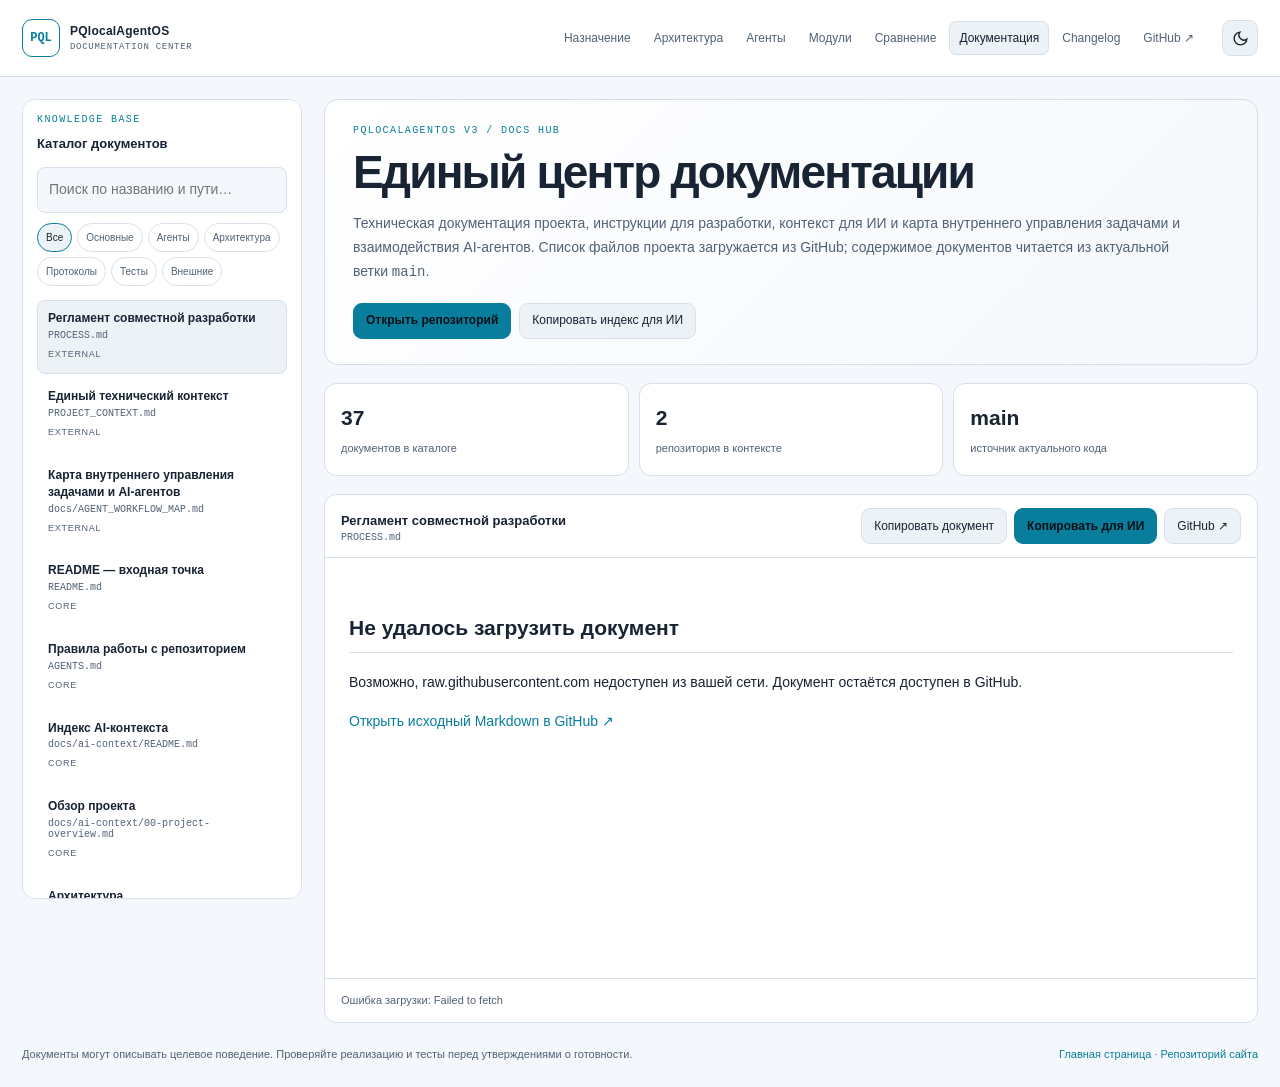
==== docontext/index.html @ e3f2b062 "Remove inline icon display style from documentation header" ====
<!DOCTYPE html>
<html lang="ru" data-theme="light">
<head>
<meta charset="UTF-8">
<meta name="viewport" content="width=device-width, initial-scale=1">
<meta name="theme-color" content="#f4f7fb">
<meta name="description" content="Единый центр документации PQlocalAgentOS v3: архитектура, модули, агенты, регламент разработки и контекст для ИИ.">
<title>Документация — PQlocalAgentOS v3</title>
<style>
:root{--bg:#f4f7fb;--panel:#fff;--panel2:#edf2f7;--text:#182333;--muted:#526276;--line:#d7e0ea;--accent:#087e9c;--green:#167b43;--mono:"JetBrains Mono",Consolas,monospace;--sans:Inter,"Segoe UI",Arial,sans-serif}
html[data-theme="dark"]{--bg:#090d13;--panel:#101720;--panel2:#151f2b;--text:#e8eef6;--muted:#a8b7c8;--line:#273444;--accent:#66d9ef;--green:#9fe3b0}
*{box-sizing:border-box}body{margin:0;background:var(--bg);color:var(--text);font:14px/1.65 var(--sans)}a{color:var(--accent);text-decoration:none}a:hover{text-decoration:underline}button,input{font:inherit}button{cursor:pointer}
.header{position:sticky;top:0;z-index:10;background:color-mix(in srgb,var(--bg) 92%,transparent);backdrop-filter:blur(16px);border-bottom:1px solid var(--line)}
.header-inner{max-width:1280px;margin:auto;padding:12px 22px;min-height:72px;display:flex;align-items:center;gap:20px}.brand{display:flex;align-items:center;gap:10px;color:var(--text);font-weight:800;white-space:nowrap}.logo{display:grid;place-items:center;width:38px;height:38px;border:1px solid var(--line);border-radius:10px;color:var(--accent);font:700 12px var(--mono)}.brand small{display:block;color:var(--muted);font:9px var(--mono);letter-spacing:.12em}.header-nav{display:flex;gap:8px;margin-left:auto;align-items:center}.header-nav a{color:var(--muted);padding:7px 10px;border-radius:7px;font-size:12px}.header-nav a:hover,.header-nav a.active{background:var(--panel2);color:var(--text);text-decoration:none}.theme{background:var(--panel);border:1px solid var(--line);border-radius:8px;color:var(--text);padding:8px 10px}
.layout{max-width:1280px;margin:auto;padding:22px;display:grid;grid-template-columns:280px minmax(0,1fr);gap:22px;align-items:start}.sidebar{position:sticky;top:80px;max-height:calc(100vh - 100px);overflow:auto;border:1px solid var(--line);border-radius:13px;background:var(--panel);padding:14px}.eyebrow{font:10px var(--mono);letter-spacing:.14em;color:var(--accent);text-transform:uppercase}.sidebar h2{font-size:13px;margin:8px 0 12px}.search{width:100%;background:var(--bg);border:1px solid var(--line);border-radius:8px;color:var(--text);padding:10px 11px;outline:none}.search:focus{border-color:var(--accent)}.filters{display:flex;flex-wrap:wrap;gap:5px;margin:10px 0 14px}.filter{border:1px solid var(--line);border-radius:99px;padding:5px 8px;background:transparent;color:var(--muted);font-size:10px}.filter.active{background:var(--panel2);border-color:var(--accent);color:var(--text)}.doc-list{display:grid;gap:4px}.doc-item{display:block;width:100%;text-align:left;padding:9px 10px;border:1px solid transparent;border-radius:8px;background:transparent;color:var(--text)}.doc-item:hover{background:var(--panel2)}.doc-item.active{background:var(--panel2);border-color:var(--line)}.doc-item strong{display:block;font-size:12px;font-weight:600;line-height:1.4}.doc-item small{display:block;margin-top:3px;color:var(--muted);font:10px var(--mono);overflow-wrap:anywhere}.doc-kind{display:inline-block;margin-top:5px;color:var(--muted);font-size:9px;text-transform:uppercase;letter-spacing:.08em}
main{min-width:0}.hero{padding:25px 28px;border:1px solid var(--line);border-radius:14px;background:linear-gradient(135deg,var(--panel),var(--bg));margin-bottom:18px}.hero h1{font-size:clamp(26px,3vw,42px);line-height:1.15;letter-spacing:-.04em;margin:9px 0 12px}.hero p{max-width:850px;color:var(--muted);margin:0}.hero-actions{display:flex;gap:8px;flex-wrap:wrap;margin-top:18px}.btn{display:inline-flex;align-items:center;justify-content:center;gap:7px;border:1px solid var(--line);border-radius:8px;padding:9px 12px;background:var(--panel2);color:var(--text);font-size:12px}.btn.primary{background:var(--accent);border-color:var(--accent);color:#071017;font-weight:700}.btn:hover{text-decoration:none;filter:brightness(1.08)}.stats{display:grid;grid-template-columns:repeat(3,minmax(0,1fr));gap:10px;margin-bottom:18px}.stat{padding:14px;border:1px solid var(--line);border-radius:10px;background:var(--panel)}.stat b{display:block;font-size:21px}.stat span{font-size:11px;color:var(--muted)}
.viewer{border:1px solid var(--line);border-radius:13px;background:var(--panel);overflow:hidden}.viewer-head{display:flex;justify-content:space-between;align-items:center;gap:12px;padding:13px 16px;border-bottom:1px solid var(--line)}.file-title{min-width:0}.file-title strong{display:block;font-size:13px}.file-title small{display:block;color:var(--muted);font:10px var(--mono);overflow-wrap:anywhere}.viewer-actions{display:flex;gap:7px;flex-wrap:wrap;justify-content:flex-end}.article{padding:24px;min-height:420px;overflow-wrap:anywhere}.article h1,.article h2,.article h3,.article h4{line-height:1.3;scroll-margin-top:90px}.article h1{font-size:28px;letter-spacing:-.03em}.article h2{display:flex;align-items:center;gap:11px;font-size:21px;margin-top:32px;padding-bottom:10px;border-bottom:1px solid var(--line)}.section-icon{display:inline-grid;place-items:center;flex:0 0 34px;width:34px;height:34px;border:1px solid var(--line);border-radius:9px;background:var(--panel2);color:var(--accent)}.section-icon svg{width:18px;height:18px;fill:none;stroke:currentColor;stroke-width:1.8;stroke-linecap:round;stroke-linejoin:round}.article h3{font-size:16px;margin-top:24px}.article p,.article li{color:var(--text);line-height:1.75}.article li{margin:4px 0}.article blockquote{border-left:3px solid var(--accent);margin:16px 0;padding:8px 14px;background:var(--panel2);color:var(--muted)}.article pre{overflow:auto;padding:15px;background:var(--bg);border:1px solid var(--line);border-radius:8px;font:12px/1.6 var(--mono)}.article code{font: .9em var(--mono);background:var(--panel2);padding:2px 4px;border-radius:4px}.article pre code{background:none;padding:0}.article table{width:100%;border-collapse:collapse;display:block;overflow:auto;margin:16px 0}.article th,.article td{border:1px solid var(--line);padding:9px;text-align:left;vertical-align:top;min-width:110px}.article th{background:var(--panel2)}.article hr{border:0;border-top:1px solid var(--line);margin:24px 0}.article img{max-width:100%}.article a{overflow-wrap:anywhere}.status{font-size:11px;color:var(--muted);padding:12px 16px;border-top:1px solid var(--line)}.empty{color:var(--muted);padding:18px;font-size:12px}.footer{max-width:1280px;margin:auto;padding:0 22px 24px;color:var(--muted);font-size:11px;display:flex;justify-content:space-between;gap:12px;flex-wrap:wrap}.toast{position:fixed;bottom:20px;left:50%;transform:translateX(-50%);background:var(--text);color:var(--bg);padding:10px 14px;border-radius:8px;opacity:0;pointer-events:none;transition:opacity .2s;z-index:20}.toast.show{opacity:1}
@media(max-width:900px){.layout{grid-template-columns:1fr;padding:14px}.sidebar{position:static;max-height:none}.doc-list{grid-template-columns:repeat(2,minmax(0,1fr))}.header-inner{padding:10px 14px;flex-wrap:wrap}.header-nav{order:3;width:100%;overflow:auto;margin:0}.header-nav a{white-space:nowrap}.stats{grid-template-columns:repeat(3,minmax(0,1fr))}.hero{padding:20px}.article{padding:18px}}@media(max-width:560px){.doc-list{grid-template-columns:1fr}.stats{grid-template-columns:1fr}.viewer-head{align-items:flex-start;flex-direction:column}.viewer-actions{justify-content:flex-start;width:100%}.btn{min-height:38px}.layout{padding:10px;gap:12px}.article{padding:14px}.hero h1{font-size:27px}.header-inner{gap:10px}.brand{flex:1}.header-nav a{font-size:11px;padding:6px 8px}}
</style>
<link rel="stylesheet" href="/landing.css?v=20261029">
</head>
<body>
<header class="site-header">
  <div class="header-inner">
    <a class="brand" href="/" aria-label="PQlocalAgentOS — главная">
      <span class="logo">PQL</span>
      <span><b>PQlocalAgentOS</b><small>DOCUMENTATION CENTER</small></span>
    </a>
    <nav class="header-nav" aria-label="Основная навигация">
      <a href="/#mission">Назначение</a>
      <a href="/#architecture">Архитектура</a>
      <a href="/#agents">Агенты</a>
      <a href="/#modules">Модули</a>
      <a href="/#compare">Сравнение</a>
      <a class="active" href="/docontext/">Документация</a>
      <a href="/#changelog">Changelog</a>
      <a href="https://github.com/alexpikman/PQlocalAgentOSv3" target="_blank" rel="noopener noreferrer">GitHub ↗</a>
    </nav>
    <div class="header-actions">
      <button class="theme-toggle" id="theme-toggle" type="button" aria-label="Переключить тему" title="Переключить тему">
        <svg id="icon-sun" width="16" height="16" viewBox="0 0 24 24" fill="none" stroke="currentColor" stroke-width="2" aria-hidden="true"><circle cx="12" cy="12" r="4"/><path d="M12 2v2M12 20v2M4.93 4.93l1.41 1.41M17.66 17.66l1.41 1.41M2 12h2M20 12h2M4.93 19.07l1.41-1.41M17.66 6.34l1.41-1.41"/></svg>
        <svg id="icon-moon" width="16" height="16" viewBox="0 0 24 24" fill="none" stroke="currentColor" stroke-width="2" aria-hidden="true"><path d="M21 12.79A9 9 0 1 1 11.21 3 7 7 0 0 0 21 12.79z"/></svg>
      </button>
    </div>
  </div>
</header>
<div class="layout">
<aside class="sidebar">
<div class="eyebrow">Knowledge base</div><h2>Каталог документов</h2>
<input class="search" id="search" type="search" placeholder="Поиск по названию и пути…" aria-label="Поиск по документации">
<div class="filters" id="filters"><button class="filter active" data-category="all">Все</button><button class="filter" data-category="core">Основные</button><button class="filter" data-category="agents">Агенты</button><button class="filter" data-category="architecture">Архитектура</button><button class="filter" data-category="protocols">Протоколы</button><button class="filter" data-category="tests">Тесты</button><button class="filter" data-category="external">Внешние</button></div>
<div class="doc-list" id="doc-list"><p class="empty">Загрузка каталога из GitHub…</p></div>
</aside>
<main>
<section class="hero">
<div class="eyebrow">PQlocalAgentOS v3 / docs hub</div>
<h1>Единый центр документации</h1>
<p>Техническая документация проекта, инструкции для разработки, контекст для ИИ и карта внутреннего управления задачами и взаимодействия AI-агентов. Список файлов проекта загружается из GitHub; содержимое документов читается из актуальной ветки <code>main</code>.</p>
<div class="hero-actions"><a class="btn primary" href="https://github.com/alexpikman/PQlocalAgentOSv3" target="_blank" rel="noopener noreferrer">Открыть репозиторий</a><button class="btn" id="copy-index" type="button">Копировать индекс для ИИ</button></div>
</section>
<div class="stats"><div class="stat"><b id="doc-count">—</b><span>документов в каталоге</span></div><div class="stat"><b>2</b><span>репозитория в контексте</span></div><div class="stat"><b>main</b><span>источник актуального кода</span></div></div>
<section class="viewer" aria-label="Просмотр документа">
<div class="viewer-head"><div class="file-title"><strong id="current-title">Выберите документ</strong><small id="current-path">—</small></div><div class="viewer-actions"><button class="btn" id="copy-doc" type="button">Копировать документ</button><button class="btn primary" id="copy-prompt" type="button">Копировать для ИИ</button><a class="btn" id="github-link" href="https://github.com/alexpikman/PQlocalAgentOSv3" target="_blank" rel="noopener noreferrer">GitHub ↗</a></div></div>
<article class="article" id="article" aria-live="polite"><p class="empty">Выберите документ слева. Поиск и фильтры работают по всем найденным файлам.</p></article>
<div class="status" id="status">Ожидание загрузки каталога…</div>
</section>
</main>
</div>
<footer class="footer"><span>Документы могут описывать целевое поведение. Проверяйте реализацию и тесты перед утверждениями о готовности.</span><span><a href="/">Главная страница</a> · <a href="https://github.com/alexpikman/ai.pqnet.ru" target="_blank" rel="noopener noreferrer">Репозиторий сайта</a></span></footer>
<div class="toast" id="toast" role="status" aria-live="polite"></div>
<script>
(() => {
'use strict';
const OWNER='alexpikman', REPO='PQlocalAgentOSv3', BRANCH='main';
const RAW='https://raw.githubusercontent.com/'+OWNER+'/'+REPO+'/'+BRANCH+'/';
const API='https://api.github.com/repos/'+OWNER+'/'+REPO;
const external=[
 {path:'PROCESS.md',title:'Регламент совместной разработки',category:'external',url:RAW+'PROCESS.md',repo:REPO},
 {path:'PROJECT_CONTEXT.md',title:'Единый технический контекст',category:'external',url:RAW+'PROJECT_CONTEXT.md',repo:REPO},
 {path:'docs/AGENT_WORKFLOW_MAP.md',title:'Карта внутреннего управления задачами и AI-агентов',category:'external',url:RAW+'docs/AGENT_WORKFLOW_MAP.md',repo:REPO},
 {path:'SITE: ai.pqnet.ru',title:'Главная страница проекта',category:'external',url:'https://ai.pqnet.ru/',external:true},
 {path:'REPO: main commits',title:'История изменений основного проекта',category:'external',url:'https://github.com/alexpikman/PQlocalAgentOSv3/commits/main/',external:true},
 {path:'REPO: website commits',title:'История изменений сайта',category:'external',url:'https://github.com/alexpikman/ai.pqnet.ru/commits/main/',external:true},
 {path:'SITE REPOSITORY',title:'Репозиторий сайта и публикации',category:'external',url:'https://github.com/alexpikman/ai.pqnet.ru',external:true}
];
const fallback=[
 {path:'README.md',category:'core'},{path:'AGENTS.md',category:'core'},
 {path:'docs/ai-context/README.md',category:'core'},{path:'docs/ai-context/00-project-overview.md',category:'core'},
 {path:'docs/ai-context/01-architecture.md',category:'architecture'},{path:'docs/ai-context/02-tech-stack.md',category:'architecture'},
 {path:'docs/ai-context/03-glossary.md',category:'core'},{path:'docs/MODULE_ARCHITECTURE.md',category:'architecture'},
 {path:'docs/ARCHITECTURE_AND_V2_MIGRATION.md',category:'architecture'},{path:'docs/INTERFACE_AND_MENU.md',category:'architecture'},
 ...['MANAGER','ANALYST','ARCHITECT','DESIGNER','CODER','TESTER','DEVOPS','COPYWRITER'].map(n=>({path:'agents/templates/'+n+'.md',category:'agents'})),
 ...['agent-runtime','agent-tools','chat-events','conversation-store','frontend-app','frontend-chat','provider-adapter','server-api'].map(n=>({path:'docs/ai-context/modules/'+n+'.md',category:'architecture'})),
 ...['new-event','new-module','new-tool'].map(n=>({path:'docs/ai-context/protocols/'+n+'.md',category:'protocols'})),
 {path:'docs/ai-context/tests/test-map.md',category:'tests'}
];
let docs=[],selected=null,selectedMarkdown='',activeCategory='all';
const $=id=>document.getElementById(id);
const esc=s=>String(s??'').replace(/&/g,'&amp;').replace(/</g,'&lt;').replace(/>/g,'&gt;').replace(/"/g,'&quot;').replace(/'/g,'&#39;');
const basename=p=>p.split('/').pop();
function categoryFor(path){if(path.startsWith('agents/templates/'))return 'agents';if(path.includes('/protocols/'))return 'protocols';if(path.includes('/tests/'))return 'tests';if(path.includes('architecture')||path.includes('MODULE_ARCHITECTURE')||path.includes('/modules/'))return 'architecture';return 'core'}
function titleFor(path){const map={'README.md':'README — входная точка','AGENTS.md':'Правила работы с репозиторием','PROCESS.md':'Регламент совместной разработки','PROJECT_CONTEXT.md':'Единый технический контекст','docs/AGENT_WORKFLOW_MAP.md':'Карта управления задачами и взаимодействия AI-агентов','docs/ai-context/README.md':'Индекс AI-контекста','docs/ai-context/00-project-overview.md':'Обзор проекта','docs/ai-context/01-architecture.md':'Архитектура','docs/ai-context/02-tech-stack.md':'Технологический стек','docs/ai-context/03-glossary.md':'Глоссарий','docs/MODULE_ARCHITECTURE.md':'Архитектура модулей','docs/ARCHITECTURE_AND_V2_MIGRATION.md':'Архитектура и миграция','docs/INTERFACE_AND_MENU.md':'Интерфейс и меню'};if(map[path])return map[path];return basename(path).replace(/\.md$/i,'').replace(/[-_]/g,' ')}
function inline(s){let x=esc(s);x=x.replace(/\[([^\]]+)\]\((https?:\/\/[^\s)]+)\)/g,'<a href="$2" target="_blank" rel="noopener noreferrer">$1</a>');x=x.replace(/\*\*([^*]+)\*\*/g,'<strong>$1</strong>').replace(/\*([^*]+)\*/g,'<em>$1</em>').replace(/`([^`]+)`/g,'<code>$1</code>');return x}
const sectionIconPaths=[
'M4 4h16v16H4z M8 8h8 M8 12h8 M8 16h5',
'M12 3l8 4v5c0 5-3.5 8-8 9-4.5-1-8-4-8-9V7z M8 12l2.5 2.5L16 9',
'M4 5h16v14H4z M8 9h8 M8 13h5 M8 17h7',
'M12 3v18 M3 12h18 M5.6 5.6l12.8 12.8 M18.4 5.6L5.6 18.4',
'M4 4h16v16H4z M8 8h8v8H8z',
'M5 4h14v16H5z M8 8h8 M8 12h8 M8 16h4',
'M12 3l9 5-9 5-9-5z M3 12l9 5 9-5 M3 16l9 5 9-5',
'M4 6h16 M4 12h16 M4 18h10 M7 3v6 M17 9v6',
'M5 4h14v16H5z M8 8h8 M8 12h5 M8 16h8',
'M4 5h16v14H4z M8 9h8 M8 13h8 M8 17h4',
'M12 3v18 M3 12h18 M7 7l10 10 M17 7L7 17',
'M5 3h14v18H5z M8 7h8 M8 11h8 M8 15h5',
'M12 2l3 7 7 3-7 3-3 7-3-7-7-3 7-3z',
'M4 4h16v16H4z M4 9h16 M9 9v11',
'M3 6h18 M6 3v6 M18 3v6 M5 10h14v11H5z',
'M12 3v18 M3 12h18 M8 8l8 8 M16 8l-8 8',
'M4 5h16v14H4z M8 9h8 M8 13h8 M8 17h5',
'M12 3a9 9 0 1 0 9 9 M12 7v5l4 2'
];
function sectionIcon(index){const path=sectionIconPaths[index%sectionIconPaths.length];return '<span class="section-icon" aria-hidden="true"><svg viewBox="0 0 24 24"><path d="'+path+'"/></svg></span>'}
function markdown(md){
 const lines=String(md||'').replace(/\r/g,'').split('\n');let out=[],p=[],list=[],listType='',code=[],inCode=false,table=false;
 const fp=()=>{if(p.length){out.push('<p>'+inline(p.join(' '))+'</p>');p=[]}};
 const fl=()=>{if(list.length){out.push('<'+listType+'>'+list.map(x=>'<li>'+inline(x)+'</li>').join('')+'</'+listType+'>');list=[];listType=''}};
 const fa=()=>{fp();fl()};
 for(let i=0;i<lines.length;i++){const line=lines[i];
 if(line.startsWith('```')){fa();if(!inCode){inCode=true;code=[]}else{out.push('<pre><code>'+esc(code.join('\n'))+'</code></pre>');inCode=false;code=[]}continue}
 if(inCode){code.push(line);continue}
 const hm=line.match(/^(#{1,4})\s+(.+)$/);if(hm){fa();const level=hm[1].length,raw=hm[2],numbered=raw.match(/^(\d+)\.\s+(.+)$/);if(level===2&&numbered){out.push('<h2>'+sectionIcon(Number(numbered[1])-1)+'<span>'+inline(numbered[2])+'</span></h2>')}else{out.push('<h'+level+'>'+inline(raw)+'</h'+level+'>')}continue}
 if(!line.trim()){fa();continue}
 if(line.startsWith('|')&&i+1<lines.length&&/^\|?\s*:?-{3,}/.test(lines[i+1])){fa();const rows=[line];i++;while(i+1<lines.length&&lines[i+1].trim().startsWith('|'))rows.push(lines[++i]);const cells=r=>r.trim().replace(/^\|/,'').replace(/\|$/,'').split('|').map(v=>v.trim());out.push('<table><thead><tr>'+cells(rows[0]).map(c=>'<th>'+inline(c)+'</th>').join('')+'</tr></thead><tbody>'+rows.slice(2).map(r=>'<tr>'+cells(r).map(c=>'<td>'+inline(c)+'</td>').join('')+'</tr>').join('')+'</tbody></table>');continue}
 if(line.startsWith('> ')){fa();out.push('<blockquote>'+inline(line.slice(2))+'</blockquote>');continue}
 if(/^\s*[-*]\s+/.test(line)||/^\s*\d+\.\s+/.test(line)){fp();const type=/^\s*[-*]\s+/.test(line)?'ul':'ol';if(list.length&&type!==listType)fl();listType=type;list.push(line.replace(/^\s*(?:[-*]|\d+\.)\s+/,'').trim());continue}
 if(/^---+$/.test(line.trim())){fa();out.push('<hr>');continue}
 p.push(line.trim())
 }
 fa();if(inCode)out.push('<pre><code>'+esc(code.join('\n'))+'</code></pre>');
 return out.join('\n')
}
function renderList(){
 const q=$('search').value.trim().toLowerCase();
 const filtered=docs.filter(d=>(activeCategory==='all'||d.category===activeCategory)&&(!q||(d.title+' '+d.path+' '+d.category).toLowerCase().includes(q)));
 const list=$('doc-list');list.replaceChildren();
 if(!filtered.length){list.innerHTML='<p class="empty">Ничего не найдено. Измените поисковый запрос или категорию.</p>';return}
 filtered.forEach(d=>{const b=document.createElement('button');b.className='doc-item'+(selected&&selected.path===d.path?' active':'');b.type='button';b.innerHTML='<strong>'+esc(d.title)+'</strong><small>'+esc(d.path)+'</small><span class="doc-kind">'+esc(d.external?'Внешний ресурс':d.category)+'</span>';b.addEventListener('click',()=>openDoc(d));list.appendChild(b)})
}
function showStatus(s){$('status').textContent=s}
async function openDoc(d){
 selected=d;selectedMarkdown='';renderList();$('current-title').textContent=d.title;$('current-path').textContent=d.path;
 $('github-link').href=d.external?d.url:'https://github.com/'+OWNER+'/'+REPO+'/blob/'+BRANCH+'/'+d.path;
 if(d.external){$('article').innerHTML='<h1>'+esc(d.title)+'</h1><p>Это внешний ресурс, открываемый отдельно.</p><p><a href="'+esc(d.url)+'" target="_blank" rel="noopener noreferrer">Открыть ресурс ↗</a></p>';showStatus('Внешняя ссылка · содержимое не загружается в просмотрщик');return}
 $('article').innerHTML='<p class="empty">Загрузка документа из GitHub…</p>';showStatus('Запрашиваем актуальный файл из main…');
 try{const res=await fetch(d.url||RAW+d.path,{cache:'no-store'});if(!res.ok)throw new Error('HTTP '+res.status);selectedMarkdown=await res.text();$('article').innerHTML=markdown(selectedMarkdown);showStatus('Загружено из '+REPO+' / '+BRANCH+' · '+selectedMarkdown.length.toLocaleString('ru-RU')+' символов')}
 catch(e){$('article').innerHTML='<h2>Не удалось загрузить документ</h2><p>Возможно, raw.githubusercontent.com недоступен из вашей сети. Документ остаётся доступен в GitHub.</p><p><a href="'+esc('https://github.com/'+OWNER+'/'+REPO+'/blob/'+BRANCH+'/'+d.path)+'" target="_blank" rel="noopener noreferrer">Открыть исходный Markdown в GitHub ↗</a></p>';showStatus('Ошибка загрузки: '+e.message)}
}
async function loadDocs(){
 try{
 const res=await fetch(API+'/git/trees/'+BRANCH+'?recursive=1',{headers:{Accept:'application/vnd.github+json'},cache:'no-store'});
 if(!res.ok)throw new Error('GitHub API '+res.status);const data=await res.json();
 const files=(data.tree||[]).filter(x=>x.type==='blob'&&/\.md$/i.test(x.path)&&!x.path.startsWith('.github/')).map(x=>({path:x.path,title:titleFor(x.path),category:categoryFor(x.path),url:RAW+x.path}));
 const byPath=new Map(files.map(d=>[d.path,d]));fallback.forEach(f=>{if(!byPath.has(f.path))byPath.set(f.path,{...f,title:titleFor(f.path),url:RAW+f.path})});
 const inside=[...byPath.values()].sort((a,b)=>a.path.localeCompare(b.path));
 const ext=external.map(d=>({...d,title:d.title,category:'external'}));
 docs=[...ext.slice(0,3).map(d=>({...d,external:false,url:RAW+d.path})),...inside.filter(d=>!['PROCESS.md','PROJECT_CONTEXT.md','docs/AGENT_WORKFLOW_MAP.md'].includes(d.path)),...ext.slice(3)];
 docs.sort((a,b)=>{const rank=d=>d.path==='PROCESS.md'?0:d.path==='PROJECT_CONTEXT.md'?1:d.path==='docs/AGENT_WORKFLOW_MAP.md'?2:d.category==='core'?3:d.category==='agents'?4:d.category==='architecture'?5:d.category==='protocols'?6:d.category==='tests'?7:8;return rank(a)-rank(b)||a.title.localeCompare(b.title,'ru')});
 $('doc-count').textContent=docs.length;renderList();showStatus('Каталог загружен из GitHub · '+inside.length+' Markdown-файлов в основном репозитории');
 const initial=docs.find(d=>d.path==='docs/AGENT_WORKFLOW_MAP.md')||docs[0];if(initial)openDoc(initial)
 }catch(e){
 docs=[...external.slice(0,3).map(d=>({...d,external:false,url:RAW+d.path})),...fallback.map(f=>({...f,title:titleFor(f.path),url:RAW+f.path})),...external.slice(3)];$('doc-count').textContent=docs.length;renderList();showStatus('GitHub API недоступен — показан резервный список. '+e.message);if(docs[0])openDoc(docs[0])
 }
}
$('search').addEventListener('input',renderList);
$('filters').addEventListener('click',e=>{const b=e.target.closest('[data-category]');if(!b)return;activeCategory=b.dataset.category;$('filters').querySelectorAll('.filter').forEach(x=>x.classList.toggle('active',x===b));renderList()});
async function copyText(textValue,msg){try{await navigator.clipboard.writeText(textValue);toast(msg)}catch(_){toast('Буфер обмена недоступен. Разрешите копирование в браузере.')}}
function toast(msg){$('toast').textContent=msg;$('toast').classList.add('show');setTimeout(()=>$('toast').classList.remove('show'),2300)}
$('copy-doc').addEventListener('click',()=>{if(selectedMarkdown)copyText(selectedMarkdown,'Документ скопирован');else toast('У этого ресурса нет загруженного текста')});
$('copy-prompt').addEventListener('click',()=>{if(!selected)return;const url=selected.external?selected.url:'https://github.com/'+OWNER+'/'+REPO+'/blob/'+BRANCH+'/'+selected.path;const prompt='Прочитай документ: '+url+'\nЕдиный центр документации: https://ai.pqnet.ru/docontext/\nРегламент внешней разработки: https://github.com/alexpikman/PQlocalAgentOSv3/blob/main/PROCESS.md\nСверяй описание с актуальным кодом и тестами в main. Отличай документированные правила от подтверждённой реализации. Не заявляй о проверках, которые фактически не выполнялись. Пользователь является каналом взаимодействия между DeepSeek и ChatGPT.';copyText(prompt,'Инструкция для ИИ скопирована')});
$('copy-index').addEventListener('click',()=>{const lines=docs.filter(d=>!d.external).map(d=>'- '+d.title+': https://github.com/'+OWNER+'/'+REPO+'/blob/'+BRANCH+'/'+d.path);const prompt='Единый центр документации PQlocalAgentOS v3: https://ai.pqnet.ru/docontext/\nРепозиторий: https://github.com/'+OWNER+'/'+REPO+' (ветка main).\nСначала прочитай PROCESS.md, PROJECT_CONTEXT.md и docs/AGENT_WORKFLOW_MAP.md. Затем выбери релевантные документы из каталога ниже. Сверяй утверждения с кодом и тестами; отмечай неподтверждённое.\n\nКАТАЛОГ ДОКУМЕНТОВ:\n'+lines.join('\n');copyText(prompt,'Индекс документации скопирован для ИИ')});
const themeRoot=document.documentElement, sun=$('icon-sun'), moon=$('icon-moon');
function applyTheme(theme){themeRoot.dataset.theme=theme;sun.style.display=theme==='light'?'none':'block';moon.style.display=theme==='light'?'block':'none';try{localStorage.setItem('pqnet-theme',theme)}catch(_){}}
let savedTheme='light';try{savedTheme=localStorage.getItem('pqnet-theme')||'light'}catch(_){}
applyTheme(savedTheme);
$('theme-toggle').addEventListener('click',()=>applyTheme(themeRoot.dataset.theme==='dark'?'light':'dark'));
loadDocs();
})();
</script>
</body>
</html>
---- landing.css ----
/* Shared design system for ai.pqnet.ru pages.
   Page-specific content/layout remains in each page; shared chrome lives here. */
:root {
  --site-font: "Segoe UI", Arial, sans-serif;
  --site-mono: Consolas, "Courier New", monospace;
  --site-content-width: 1280px;
  --site-header-height: 76px;
  --site-nav-size: 12px;
  --site-radius: 9px;
}
html { scroll-padding-top: calc(var(--site-header-height) + 16px); }
body, button, input, select, textarea {
  font-family: var(--site-font);
}
.site-header, .header {
  position: sticky;
  top: 0;
  z-index: 100;
  width: 100%;
  border-bottom: 1px solid var(--line);
  background: var(--panel);
  -webkit-backdrop-filter: blur(12px);
  backdrop-filter: blur(12px);
}
.header-inner {
  width: min(100%, var(--site-content-width));
  min-height: var(--site-header-height);
  margin-inline: auto;
  padding: 12px 22px;
  display: flex;
  align-items: center;
  justify-content: space-between;
  gap: 18px;
}
.brand {
  display: inline-flex;
  flex: 0 0 auto;
  align-items: center;
  gap: 10px;
  min-width: 0;
  color: var(--text);
  text-decoration: none;
}
.brand:hover { color: var(--text); text-decoration: none; }
.brand b { display: block; color: var(--text); font-size: 12px; font-weight: 750; letter-spacing: .02em; }
.brand small { display: block; color: var(--muted); font: 9px/1.5 var(--site-mono); letter-spacing: .08em; }
.logo {
  display: grid;
  flex: 0 0 38px;
  width: 38px;
  height: 38px;
  place-items: center;
  border: 1px solid var(--accent);
  border-radius: 10px;
  color: var(--accent);
  font: 700 12px var(--site-mono);
}
.logo-small { flex-basis: 32px; width: 32px; height: 32px; font-size: 11px; }
.header-nav {
  display: flex;
  flex: 1 1 auto;
  min-width: 0;
  align-items: center;
  justify-content: flex-end;
  gap: 3px;
  margin-left: auto;
}
.header-nav a {
  display: inline-flex;
  flex: 0 0 auto;
  align-items: center;
  min-height: 34px;
  padding: 7px 9px;
  border: 1px solid transparent;
  border-radius: 7px;
  color: var(--muted);
  font-size: var(--site-nav-size);
  line-height: 1.25;
  white-space: nowrap;
  text-decoration: none;
  transition: color .15s ease, background .15s ease, border-color .15s ease;
}
.header-nav a:hover, .header-nav a.active {
  color: var(--text);
  background: var(--panel2);
  border-color: var(--line);
  text-decoration: none;
}
.header-nav a:focus-visible, .theme-toggle:focus-visible, .btn:focus-visible {
  outline: 2px solid var(--accent);
  outline-offset: 2px;
}
.header-actions { display: flex; flex: 0 0 auto; align-items: center; gap: 8px; }
.theme-toggle, .theme {
  display: inline-grid;
  flex: 0 0 36px;
  width: 36px;
  height: 36px;
  place-items: center;
  padding: 0;
  border: 1px solid var(--line);
  border-radius: var(--site-radius);
  background: var(--panel2);
  color: var(--text);
}
.theme-toggle:hover, .theme:hover { border-color: var(--accent); background: var(--accent-soft); }
.theme-toggle svg { width: 17px; height: 17px; }
.btn {
  display: inline-flex;
  align-items: center;
  justify-content: center;
  gap: 7px;
  min-height: 36px;
  padding: 8px 12px;
  border: 1px solid var(--line);
  border-radius: var(--site-radius);
  background: var(--panel2);
  color: var(--text);
  font-size: 12px;
  line-height: 1.3;
  text-decoration: none;
  transition: background .15s ease, border-color .15s ease, color .15s ease;
}
.btn:hover { border-color: var(--accent); text-decoration: none; }
.btn:disabled, .btn[aria-disabled="true"] { opacity: .55; cursor: not-allowed; }
h1, h2, h3 { color: var(--text); text-wrap: pretty; }
button:focus-visible, input:focus-visible, select:focus-visible, textarea:focus-visible {
  outline: 2px solid var(--accent);
  outline-offset: 2px;
}
.nav-icon { display: inline-flex; width: 20px; height: 20px; flex: 0 0 20px; align-items: center; justify-content: center; margin-right: 8px; color: inherit; vertical-align: middle; }
.nav-icon svg { display: block; width: 18px; height: 18px; }
.side-nav a { display: flex; align-items: center; min-height: 36px; }
.side-nav a .nav-icon { margin-right: 9px; }
.terminal-dot.dot-red { background: #ff6b6b; }
.terminal-dot.dot-amber { background: #ffbd69; }
.terminal-dot.dot-green { background: #8be5a5; }
@media (max-width: 1100px) {
  .header-inner { gap: 12px; }
  .header-nav { justify-content: flex-start; overflow-x: auto; scrollbar-width: thin; }
  .header-nav a { padding-inline: 7px; font-size: 11px; }
}
@media (max-width: 760px) {
  .header-inner { min-height: auto; flex-wrap: wrap; gap: 8px 12px; padding: 10px 16px; }
  .brand { flex: 1 1 calc(100% - 52px); }
  .header-actions { margin-left: auto; }
  .header-nav { order: 3; flex: 1 0 100%; width: 100%; margin: 0; padding-bottom: 2px; justify-content: flex-start; }
  .header-nav a { min-height: 32px; }
}
@media (max-width: 380px) {
  .header-inner { padding-inline: 12px; }
  .brand b { font-size: 11px; }
  .brand small { font-size: 8px; }
  .header-nav a { padding-inline: 6px; font-size: 10px; }
}
@media (prefers-reduced-motion: reduce) {
  *, *::before, *::after { scroll-behavior: auto !important; transition-duration: .01ms !important; animation-duration: .01ms !important; }
}

/* Shared typography and component sizing. */
body { font-size: 14px; line-height: 1.7; }
.hero h1 { font-size: clamp(30px, 4vw, 46px); line-height: 1.14; letter-spacing: -.04em; font-weight: 750; margin: 10px 0 14px; }
section > h2 { font-size: clamp(23px, 2.6vw, 30px); line-height: 1.25; font-weight: 700; letter-spacing: -.03em; margin: 10px 0 14px; }
section > h3 { font-size: 16px; line-height: 1.4; font-weight: 650; }
.card, .stat, .metric-card, .docs-sidebar, .docs-content, .viewer {
  border-radius: 12px;
}
.card, .stat, .metric-card { padding: 16px; }
.theme-toggle #icon-moon { display: none; }
.u-mt-lg { margin-top: 20px !important; }
.u-mt-md { margin-top: 16px !important; }
.u-mt-0 { margin-top: 0 !important; }
.u-small-note { margin-top: 10px; font-size: 11px; }
.u-small-text { font-size: 11px; }
.mono-link { font: 10px var(--site-mono); }
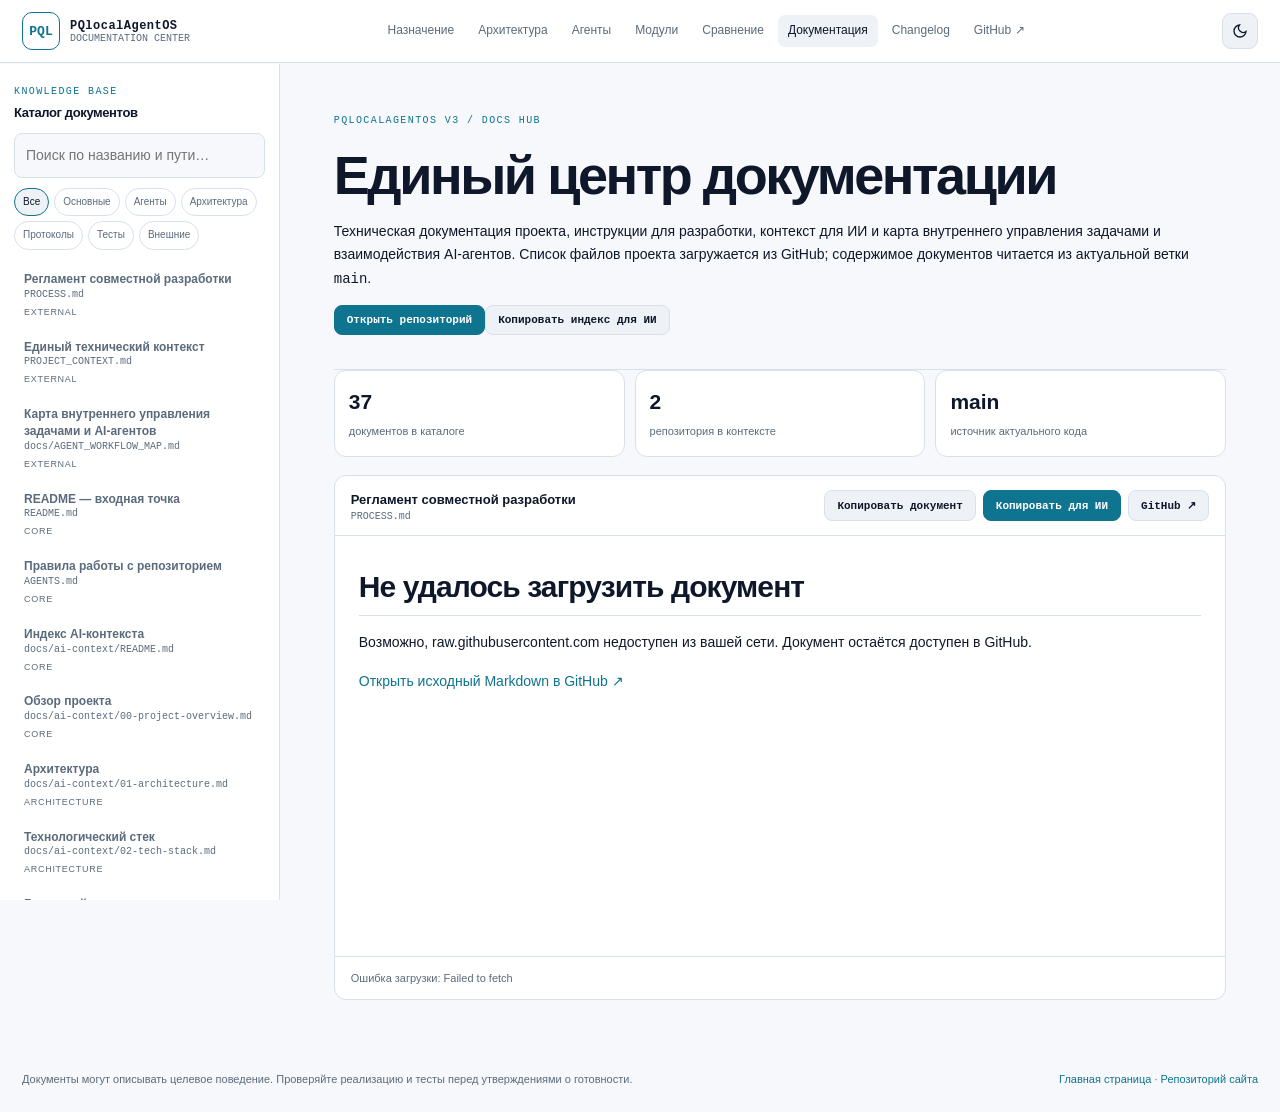
==== commit 90bfff63: "Use homepage design tokens and shared layout styles" ====
--- a/docontext/index.html
+++ b/docontext/index.html
@@ -7,15 +7,11 @@
 <meta name="description" content="Единый центр документации PQlocalAgentOS v3: архитектура, модули, агенты, регламент разработки и контекст для ИИ.">
 <title>Документация — PQlocalAgentOS v3</title>
 <style>
-:root{--bg:#f4f7fb;--panel:#fff;--panel2:#edf2f7;--text:#182333;--muted:#526276;--line:#d7e0ea;--accent:#087e9c;--green:#167b43;--mono:"JetBrains Mono",Consolas,monospace;--sans:Inter,"Segoe UI",Arial,sans-serif}
-html[data-theme="dark"]{--bg:#090d13;--panel:#101720;--panel2:#151f2b;--text:#e8eef6;--muted:#a8b7c8;--line:#273444;--accent:#66d9ef;--green:#9fe3b0}
-*{box-sizing:border-box}body{margin:0;background:var(--bg);color:var(--text);font:14px/1.65 var(--sans)}a{color:var(--accent);text-decoration:none}a:hover{text-decoration:underline}button,input{font:inherit}button{cursor:pointer}
-.header{position:sticky;top:0;z-index:10;background:color-mix(in srgb,var(--bg) 92%,transparent);backdrop-filter:blur(16px);border-bottom:1px solid var(--line)}
-.header-inner{max-width:1280px;margin:auto;padding:12px 22px;min-height:72px;display:flex;align-items:center;gap:20px}.brand{display:flex;align-items:center;gap:10px;color:var(--text);font-weight:800;white-space:nowrap}.logo{display:grid;place-items:center;width:38px;height:38px;border:1px solid var(--line);border-radius:10px;color:var(--accent);font:700 12px var(--mono)}.brand small{display:block;color:var(--muted);font:9px var(--mono);letter-spacing:.12em}.header-nav{display:flex;gap:8px;margin-left:auto;align-items:center}.header-nav a{color:var(--muted);padding:7px 10px;border-radius:7px;font-size:12px}.header-nav a:hover,.header-nav a.active{background:var(--panel2);color:var(--text);text-decoration:none}.theme{background:var(--panel);border:1px solid var(--line);border-radius:8px;color:var(--text);padding:8px 10px}
-.layout{max-width:1280px;margin:auto;padding:22px;display:grid;grid-template-columns:280px minmax(0,1fr);gap:22px;align-items:start}.sidebar{position:sticky;top:80px;max-height:calc(100vh - 100px);overflow:auto;border:1px solid var(--line);border-radius:13px;background:var(--panel);padding:14px}.eyebrow{font:10px var(--mono);letter-spacing:.14em;color:var(--accent);text-transform:uppercase}.sidebar h2{font-size:13px;margin:8px 0 12px}.search{width:100%;background:var(--bg);border:1px solid var(--line);border-radius:8px;color:var(--text);padding:10px 11px;outline:none}.search:focus{border-color:var(--accent)}.filters{display:flex;flex-wrap:wrap;gap:5px;margin:10px 0 14px}.filter{border:1px solid var(--line);border-radius:99px;padding:5px 8px;background:transparent;color:var(--muted);font-size:10px}.filter.active{background:var(--panel2);border-color:var(--accent);color:var(--text)}.doc-list{display:grid;gap:4px}.doc-item{display:block;width:100%;text-align:left;padding:9px 10px;border:1px solid transparent;border-radius:8px;background:transparent;color:var(--text)}.doc-item:hover{background:var(--panel2)}.doc-item.active{background:var(--panel2);border-color:var(--line)}.doc-item strong{display:block;font-size:12px;font-weight:600;line-height:1.4}.doc-item small{display:block;margin-top:3px;color:var(--muted);font:10px var(--mono);overflow-wrap:anywhere}.doc-kind{display:inline-block;margin-top:5px;color:var(--muted);font-size:9px;text-transform:uppercase;letter-spacing:.08em}
-main{min-width:0}.hero{padding:25px 28px;border:1px solid var(--line);border-radius:14px;background:linear-gradient(135deg,var(--panel),var(--bg));margin-bottom:18px}.hero h1{font-size:clamp(26px,3vw,42px);line-height:1.15;letter-spacing:-.04em;margin:9px 0 12px}.hero p{max-width:850px;color:var(--muted);margin:0}.hero-actions{display:flex;gap:8px;flex-wrap:wrap;margin-top:18px}.btn{display:inline-flex;align-items:center;justify-content:center;gap:7px;border:1px solid var(--line);border-radius:8px;padding:9px 12px;background:var(--panel2);color:var(--text);font-size:12px}.btn.primary{background:var(--accent);border-color:var(--accent);color:#071017;font-weight:700}.btn:hover{text-decoration:none;filter:brightness(1.08)}.stats{display:grid;grid-template-columns:repeat(3,minmax(0,1fr));gap:10px;margin-bottom:18px}.stat{padding:14px;border:1px solid var(--line);border-radius:10px;background:var(--panel)}.stat b{display:block;font-size:21px}.stat span{font-size:11px;color:var(--muted)}
-.viewer{border:1px solid var(--line);border-radius:13px;background:var(--panel);overflow:hidden}.viewer-head{display:flex;justify-content:space-between;align-items:center;gap:12px;padding:13px 16px;border-bottom:1px solid var(--line)}.file-title{min-width:0}.file-title strong{display:block;font-size:13px}.file-title small{display:block;color:var(--muted);font:10px var(--mono);overflow-wrap:anywhere}.viewer-actions{display:flex;gap:7px;flex-wrap:wrap;justify-content:flex-end}.article{padding:24px;min-height:420px;overflow-wrap:anywhere}.article h1,.article h2,.article h3,.article h4{line-height:1.3;scroll-margin-top:90px}.article h1{font-size:28px;letter-spacing:-.03em}.article h2{display:flex;align-items:center;gap:11px;font-size:21px;margin-top:32px;padding-bottom:10px;border-bottom:1px solid var(--line)}.section-icon{display:inline-grid;place-items:center;flex:0 0 34px;width:34px;height:34px;border:1px solid var(--line);border-radius:9px;background:var(--panel2);color:var(--accent)}.section-icon svg{width:18px;height:18px;fill:none;stroke:currentColor;stroke-width:1.8;stroke-linecap:round;stroke-linejoin:round}.article h3{font-size:16px;margin-top:24px}.article p,.article li{color:var(--text);line-height:1.75}.article li{margin:4px 0}.article blockquote{border-left:3px solid var(--accent);margin:16px 0;padding:8px 14px;background:var(--panel2);color:var(--muted)}.article pre{overflow:auto;padding:15px;background:var(--bg);border:1px solid var(--line);border-radius:8px;font:12px/1.6 var(--mono)}.article code{font: .9em var(--mono);background:var(--panel2);padding:2px 4px;border-radius:4px}.article pre code{background:none;padding:0}.article table{width:100%;border-collapse:collapse;display:block;overflow:auto;margin:16px 0}.article th,.article td{border:1px solid var(--line);padding:9px;text-align:left;vertical-align:top;min-width:110px}.article th{background:var(--panel2)}.article hr{border:0;border-top:1px solid var(--line);margin:24px 0}.article img{max-width:100%}.article a{overflow-wrap:anywhere}.status{font-size:11px;color:var(--muted);padding:12px 16px;border-top:1px solid var(--line)}.empty{color:var(--muted);padding:18px;font-size:12px}.footer{max-width:1280px;margin:auto;padding:0 22px 24px;color:var(--muted);font-size:11px;display:flex;justify-content:space-between;gap:12px;flex-wrap:wrap}.toast{position:fixed;bottom:20px;left:50%;transform:translateX(-50%);background:var(--text);color:var(--bg);padding:10px 14px;border-radius:8px;opacity:0;pointer-events:none;transition:opacity .2s;z-index:20}.toast.show{opacity:1}
-@media(max-width:900px){.layout{grid-template-columns:1fr;padding:14px}.sidebar{position:static;max-height:none}.doc-list{grid-template-columns:repeat(2,minmax(0,1fr))}.header-inner{padding:10px 14px;flex-wrap:wrap}.header-nav{order:3;width:100%;overflow:auto;margin:0}.header-nav a{white-space:nowrap}.stats{grid-template-columns:repeat(3,minmax(0,1fr))}.hero{padding:20px}.article{padding:18px}}@media(max-width:560px){.doc-list{grid-template-columns:1fr}.stats{grid-template-columns:1fr}.viewer-head{align-items:flex-start;flex-direction:column}.viewer-actions{justify-content:flex-start;width:100%}.btn{min-height:38px}.layout{padding:10px;gap:12px}.article{padding:14px}.hero h1{font-size:27px}.header-inner{gap:10px}.brand{flex:1}.header-nav a{font-size:11px;padding:6px 8px}}
+:root{--bg:#f6f8fb;--panel:#ffffff;--panel2:#eef2f7;--line:#d8e0ea;--text:#0f172a;--muted:#5b6b7c;--accent:#0e7490;--accent-strong:#0891b2;--accent-soft:#e0f2fe;--blue-soft:#1d4ed8;--orange-soft:#b45309;--green-soft:#047857;--red-soft:#b91c1c;--shadow:0 14px 30px -14px rgba(15,23,42,.18);--term-bg:#0f172a;--term-line:#1e293b;--term-text:#dbeafe;--mono:"JetBrains Mono","Cascadia Code",Consolas,monospace;--sans:"Inter","Segoe UI",Arial,sans-serif;--cyan:#0ea5b7;--blue:#2563eb;--violet:#7c3aed;--orange:#d97706;--green:#059669;--red:#dc2626;--radius:12px;}
+html[data-theme="dark"]{--bg:#090d13;--panel:#101721;--panel2:#0b121a;--line:#253444;--text:#e9f1f8;--muted:#96a9bb;--accent:#4de3d1;--accent-strong:#7ff0e2;--accent-soft:#0f1f22;--blue-soft:#65aaff;--orange-soft:#ffbd69;--green-soft:#8be5a5;--red-soft:#ff8888;--shadow:0 20px 40px -12px #000a;--term-bg:#0b1219;--term-line:#1e2a36;--term-text:#c9d8e4;}
+*{box-sizing:border-box}body{margin:0;background:var(--bg);color:var(--text);font:14px/1.65 var(--sans)}a{color:var(--accent);text-decoration:none}a:hover{text-decoration:underline}button,input{font:inherit}button{cursor:pointer}.eyebrow{font:10px var(--mono);letter-spacing:.14em;color:var(--accent);text-transform:uppercase}.sidebar h2{font-size:13px;margin:8px 0 12px}.search{width:100%;background:var(--bg);border:1px solid var(--line);border-radius:8px;color:var(--text);padding:10px 11px;outline:none}.search:focus{border-color:var(--accent)}.filters{display:flex;flex-wrap:wrap;gap:5px;margin:10px 0 14px}.filter{border:1px solid var(--line);border-radius:99px;padding:5px 8px;background:transparent;color:var(--muted);font-size:10px}.filter.active{background:var(--panel2);border-color:var(--accent);color:var(--text)}.doc-item{display:block;width:100%;text-align:left;padding:9px 10px;border:1px solid transparent;border-radius:8px;background:transparent;color:var(--text)}.doc-item:hover{background:var(--panel2)}.doc-item.active{background:var(--panel2);border-color:var(--line)}.doc-item strong{display:block;font-size:12px;font-weight:600;line-height:1.4}.doc-item small{display:block;margin-top:3px;color:var(--muted);font:10px var(--mono);overflow-wrap:anywhere}.doc-kind{display:inline-block;margin-top:5px;color:var(--muted);font-size:9px;text-transform:uppercase;letter-spacing:.08em}
+main{min-width:0}.stats{display:grid;grid-template-columns:repeat(3,minmax(0,1fr));gap:10px;margin-bottom:18px}.stat b{display:block;font-size:21px}.stat span{font-size:11px;color:var(--muted)}.viewer-head{display:flex;justify-content:space-between;align-items:center;gap:12px;padding:13px 16px;border-bottom:1px solid var(--line)}.file-title{min-width:0}.file-title strong{display:block;font-size:13px}.file-title small{display:block;color:var(--muted);font:10px var(--mono);overflow-wrap:anywhere}.viewer-actions{display:flex;gap:7px;flex-wrap:wrap;justify-content:flex-end}.article{padding:24px;min-height:420px;overflow-wrap:anywhere}.article h1,.article h2,.article h3,.article h4{line-height:1.3;scroll-margin-top:90px}.article h1{font-size:28px;letter-spacing:-.03em}.article h2{display:flex;align-items:center;gap:11px;font-size:21px;margin-top:32px;padding-bottom:10px;border-bottom:1px solid var(--line)}.section-icon{display:inline-grid;place-items:center;flex:0 0 34px;width:34px;height:34px;border:1px solid var(--line);border-radius:9px;background:var(--panel2);color:var(--accent)}.section-icon svg{width:18px;height:18px;fill:none;stroke:currentColor;stroke-width:1.8;stroke-linecap:round;stroke-linejoin:round}.article h3{font-size:16px;margin-top:24px}.article p,.article li{color:var(--text);line-height:1.75}.article li{margin:4px 0}.article blockquote{border-left:3px solid var(--accent);margin:16px 0;padding:8px 14px;background:var(--panel2);color:var(--muted)}.article pre{overflow:auto;padding:15px;background:var(--bg);border:1px solid var(--line);border-radius:8px;font:12px/1.6 var(--mono)}.article code{font: .9em var(--mono);background:var(--panel2);padding:2px 4px;border-radius:4px}.article pre code{background:none;padding:0}.article table{width:100%;border-collapse:collapse;display:block;overflow:auto;margin:16px 0}.article th,.article td{border:1px solid var(--line);padding:9px;text-align:left;vertical-align:top;min-width:110px}.article th{background:var(--panel2)}.article hr{border:0;border-top:1px solid var(--line);margin:24px 0}.article img{max-width:100%}.article a{overflow-wrap:anywhere}.status{font-size:11px;color:var(--muted);padding:12px 16px;border-top:1px solid var(--line)}.empty{color:var(--muted);padding:18px;font-size:12px}.footer{max-width:1280px;margin:auto;padding:0 22px 24px;color:var(--muted);font-size:11px;display:flex;justify-content:space-between;gap:12px;flex-wrap:wrap}.toast{position:fixed;bottom:20px;left:50%;transform:translateX(-50%);background:var(--text);color:var(--bg);padding:10px 14px;border-radius:8px;opacity:0;pointer-events:none;transition:opacity .2s;z-index:20}.toast.show{opacity:1}
+@media(max-width:900px){.stats{grid-template-columns:repeat(3,minmax(0,1fr))}.article{padding:18px}}@media(max-width:560px){.stats{grid-template-columns:1fr}.viewer-head{align-items:flex-start;flex-direction:column}.viewer-actions{justify-content:flex-start;width:100%}.article{padding:14px}}
 </style>
 <link rel="stylesheet" href="/landing.css?v=20261029">
 </head>
--- a/landing.css
+++ b/landing.css
@@ -1,175 +1,260 @@
-/* Shared design system for ai.pqnet.ru pages.
-   Page-specific content/layout remains in each page; shared chrome lives here. */
-:root {
-  --site-font: "Segoe UI", Arial, sans-serif;
-  --site-mono: Consolas, "Courier New", monospace;
-  --site-content-width: 1280px;
-  --site-header-height: 76px;
-  --site-nav-size: 12px;
-  --site-radius: 9px;
-}
-html { scroll-padding-top: calc(var(--site-header-height) + 16px); }
-body, button, input, select, textarea {
-  font-family: var(--site-font);
-}
-.site-header, .header {
+/* Shared UI components. The homepage's original design tokens and measurements are the source of truth. */
+.site-header {
   position: sticky;
   top: 0;
-  z-index: 100;
-  width: 100%;
+  z-index: 50;
+  background: var(--panel);
   border-bottom: 1px solid var(--line);
-  background: var(--panel);
-  -webkit-backdrop-filter: blur(12px);
-  backdrop-filter: blur(12px);
+  -webkit-backdrop-filter: blur(10px);
+  backdrop-filter: blur(10px);
 }
 .header-inner {
-  width: min(100%, var(--site-content-width));
-  min-height: var(--site-header-height);
-  margin-inline: auto;
+  max-width: 1280px;
+  margin: auto;
   padding: 12px 22px;
   display: flex;
   align-items: center;
   justify-content: space-between;
-  gap: 18px;
+  gap: 14px;
+  flex-wrap: wrap;
 }
 .brand {
-  display: inline-flex;
-  flex: 0 0 auto;
-  align-items: center;
+  display: flex;
   gap: 10px;
-  min-width: 0;
-  color: var(--text);
-  text-decoration: none;
-}
-.brand:hover { color: var(--text); text-decoration: none; }
-.brand b { display: block; color: var(--text); font-size: 12px; font-weight: 750; letter-spacing: .02em; }
-.brand small { display: block; color: var(--muted); font: 9px/1.5 var(--site-mono); letter-spacing: .08em; }
+  align-items: center;
+  color: var(--text);
+  text-decoration: none;
+}
+.brand b {
+  display: block;
+  font: 700 12px var(--mono);
+  letter-spacing: .04em;
+  color: var(--text);
+}
+.brand small {
+  display: block;
+  font: 10px var(--mono);
+  color: var(--muted);
+}
 .logo {
-  display: grid;
-  flex: 0 0 38px;
   width: 38px;
   height: 38px;
-  place-items: center;
   border: 1px solid var(--accent);
   border-radius: 10px;
+  display: grid;
+  place-items: center;
   color: var(--accent);
-  font: 700 12px var(--site-mono);
-}
-.logo-small { flex-basis: 32px; width: 32px; height: 32px; font-size: 11px; }
+  font: 700 13px var(--mono);
+}
 .header-nav {
   display: flex;
-  flex: 1 1 auto;
+  gap: 4px;
+  flex-wrap: wrap;
+  align-items: center;
+}
+.header-nav a {
+  color: var(--muted);
+  font-size: 12px;
+  padding: 6px 10px;
+  border-radius: 7px;
+  text-decoration: none;
+}
+.header-nav a:hover,
+.header-nav a.active {
+  background: var(--panel2);
+  color: var(--text);
+  text-decoration: none;
+}
+.header-actions {
+  display: flex;
+  gap: 8px;
+  align-items: center;
+}
+.btn {
+  display: inline-flex;
+  align-items: center;
+  gap: 7px;
+  border: 1px solid var(--line);
+  background: var(--panel2);
+  color: var(--text);
+  padding: 8px 12px;
+  border-radius: 8px;
+  font: 600 11px var(--mono);
+  transition: background .15s, border-color .15s;
+}
+.btn:hover { background: var(--accent-soft); text-decoration: none; }
+.btn.primary { background: var(--accent); color: #fff; border-color: var(--accent); }
+html[data-theme="dark"] .btn.primary { color: #06121a; }
+.btn.primary:hover { background: var(--accent-strong); }
+.btn.secondary { color: var(--muted); border-color: var(--line); background: var(--panel); }
+.btn.secondary:hover { background: var(--panel2); color: var(--text); }
+.theme-toggle {
+  width: 36px;
+  height: 36px;
+  border-radius: 9px;
+  border: 1px solid var(--line);
+  background: var(--panel2);
+  color: var(--text);
+  display: grid;
+  place-items: center;
+}
+.theme-toggle:hover { background: var(--accent-soft); border-color: var(--accent); }
+.theme-toggle svg { width: 16px; height: 16px; }
+.layout {
+  display: grid;
+  grid-template-columns: 280px minmax(0, 1fr);
+  max-width: 1280px;
+  margin: auto;
+  min-height: 100vh;
+  padding: 0;
+  gap: 0;
+}
+aside.side,
+.sidebar {
+  position: sticky;
+  top: 64px;
+  height: calc(100vh - 64px);
+  max-height: calc(100vh - 64px);
+  overflow: auto;
+  padding: 22px 14px;
+  border-right: 1px solid var(--line);
+  background: var(--panel);
+  border-radius: 0;
+}
+main {
+  width: 100%;
   min-width: 0;
-  align-items: center;
-  justify-content: flex-end;
-  gap: 3px;
-  margin-left: auto;
-}
-.header-nav a {
-  display: inline-flex;
-  flex: 0 0 auto;
-  align-items: center;
-  min-height: 34px;
-  padding: 7px 9px;
-  border: 1px solid transparent;
+  padding: 30px clamp(18px, 4.2vw, 58px) 70px;
+}
+.side-nav a,
+.doc-list .doc-item {
+  display: block;
+  width: 100%;
+  padding: 7px 10px;
+  border: 0;
   border-radius: 7px;
+  background: transparent;
   color: var(--muted);
-  font-size: var(--site-nav-size);
-  line-height: 1.25;
-  white-space: nowrap;
-  text-decoration: none;
-  transition: color .15s ease, background .15s ease, border-color .15s ease;
-}
-.header-nav a:hover, .header-nav a.active {
-  color: var(--text);
-  background: var(--panel2);
-  border-color: var(--line);
-  text-decoration: none;
-}
-.header-nav a:focus-visible, .theme-toggle:focus-visible, .btn:focus-visible {
+  font-size: 12px;
+  text-align: left;
+  text-decoration: none;
+}
+.side-nav a:hover,
+.doc-list .doc-item:hover,
+.doc-list .doc-item.is-active {
+  background: var(--panel2);
+  color: var(--text);
+  text-decoration: none;
+}
+.doc-list { display: grid; gap: 3px; }
+.doc-list .doc-item { cursor: pointer; }
+.doc-list .doc-item strong { display: block; font-size: 12px; font-weight: 600; }
+.doc-list .doc-item small { display: block; margin-top: 1px; color: var(--muted); font: 10px var(--mono); }
+.hero {
+  padding: 22px 0 34px;
+  border-bottom: 1px solid var(--line);
+  background: transparent;
+  border-radius: 0;
+  margin-bottom: 0;
+}
+.hero h1,
+.article h1 {
+  font-size: clamp(32px, 4.6vw, 54px);
+  line-height: 1.08;
+  letter-spacing: -.045em;
+  margin: 20px 0 16px;
+  color: var(--text);
+}
+h2,
+.article h2 {
+  font-size: clamp(22px, 2.8vw, 30px);
+  letter-spacing: -.03em;
+  line-height: 1.22;
+  margin: 9px 0 14px;
+  color: var(--text);
+}
+h3,
+.article h3 {
+  font-size: 15px;
+  line-height: 1.35;
+  margin: 0 0 8px;
+  color: var(--text);
+}
+.card, .stat, .node, .viewer {
+  background: var(--panel);
+  border: 1px solid var(--line);
+  border-radius: var(--radius);
+}
+.card { padding: 16px; }
+.stat { padding: 14px; }
+.viewer { overflow: hidden; }
+button:focus-visible,
+input:focus-visible,
+select:focus-visible,
+textarea:focus-visible,
+a:focus-visible {
   outline: 2px solid var(--accent);
   outline-offset: 2px;
 }
-.header-actions { display: flex; flex: 0 0 auto; align-items: center; gap: 8px; }
-.theme-toggle, .theme {
-  display: inline-grid;
-  flex: 0 0 36px;
-  width: 36px;
-  height: 36px;
-  place-items: center;
-  padding: 0;
-  border: 1px solid var(--line);
-  border-radius: var(--site-radius);
-  background: var(--panel2);
-  color: var(--text);
-}
-.theme-toggle:hover, .theme:hover { border-color: var(--accent); background: var(--accent-soft); }
-.theme-toggle svg { width: 17px; height: 17px; }
-.btn {
+.nav-icon {
   display: inline-flex;
+  width: 20px;
+  height: 20px;
+  flex: 0 0 20px;
   align-items: center;
   justify-content: center;
-  gap: 7px;
-  min-height: 36px;
-  padding: 8px 12px;
-  border: 1px solid var(--line);
-  border-radius: var(--site-radius);
-  background: var(--panel2);
-  color: var(--text);
-  font-size: 12px;
-  line-height: 1.3;
-  text-decoration: none;
-  transition: background .15s ease, border-color .15s ease, color .15s ease;
-}
-.btn:hover { border-color: var(--accent); text-decoration: none; }
-.btn:disabled, .btn[aria-disabled="true"] { opacity: .55; cursor: not-allowed; }
-h1, h2, h3 { color: var(--text); text-wrap: pretty; }
-button:focus-visible, input:focus-visible, select:focus-visible, textarea:focus-visible {
-  outline: 2px solid var(--accent);
-  outline-offset: 2px;
-}
-.nav-icon { display: inline-flex; width: 20px; height: 20px; flex: 0 0 20px; align-items: center; justify-content: center; margin-right: 8px; color: inherit; vertical-align: middle; }
+  margin-right: 8px;
+  color: inherit;
+  vertical-align: middle;
+}
 .nav-icon svg { display: block; width: 18px; height: 18px; }
-.side-nav a { display: flex; align-items: center; min-height: 36px; }
-.side-nav a .nav-icon { margin-right: 9px; }
 .terminal-dot.dot-red { background: #ff6b6b; }
 .terminal-dot.dot-amber { background: #ffbd69; }
 .terminal-dot.dot-green { background: #8be5a5; }
-@media (max-width: 1100px) {
-  .header-inner { gap: 12px; }
-  .header-nav { justify-content: flex-start; overflow-x: auto; scrollbar-width: thin; }
-  .header-nav a { padding-inline: 7px; font-size: 11px; }
-}
-@media (max-width: 760px) {
-  .header-inner { min-height: auto; flex-wrap: wrap; gap: 8px 12px; padding: 10px 16px; }
-  .brand { flex: 1 1 calc(100% - 52px); }
-  .header-actions { margin-left: auto; }
-  .header-nav { order: 3; flex: 1 0 100%; width: 100%; margin: 0; padding-bottom: 2px; justify-content: flex-start; }
-  .header-nav a { min-height: 32px; }
+@media (max-width: 1000px) {
+  .layout { grid-template-columns: 1fr; padding: 0; gap: 0; }
+  aside.side, .sidebar {
+    position: relative;
+    top: 0;
+    height: auto;
+    max-height: none;
+    overflow: visible;
+    border-right: 0;
+    border-bottom: 1px solid var(--line);
+    padding: 12px;
+  }
+  .side-nav { display: flex; overflow: auto; gap: 3px; padding-bottom: 4px; }
+  .side-nav a { width: auto; white-space: nowrap; }
+  .side-nav a span { display: none; }
+  .nav-label { display: none; }
+  .doc-list { display: flex; overflow-x: auto; gap: 3px; padding-bottom: 4px; }
+  .doc-list .doc-item { flex: 0 0 auto; width: auto; max-width: 280px; white-space: nowrap; }
+  .docs-panel { grid-template-columns: 1fr; }
+  .grid4 { grid-template-columns: repeat(2, minmax(0, 1fr)); }
+  .stats { grid-template-columns: repeat(3, minmax(0, 1fr)); }
+}
+@media (max-width: 680px) {
+  .header-nav { display: none; }
+  .grid2, .grid3 { grid-template-columns: 1fr; }
+  .metrics-grid { grid-template-columns: 1fr; }
+  .flow { display: grid; grid-template-columns: 1fr; }
+  .arrow { transform: rotate(90deg); justify-self: center; }
+  .compare-wrap table { font-size: 11px; }
+  th, td { padding: 8px; }
 }
 @media (max-width: 380px) {
-  .header-inner { padding-inline: 12px; }
+  .logo { width: 32px; height: 32px; }
+  .brand { gap: 7px; }
   .brand b { font-size: 11px; }
-  .brand small { font-size: 8px; }
-  .header-nav a { padding-inline: 6px; font-size: 10px; }
+  .header-actions > .btn { font-size: 10px; }
+  .terminal-content { padding: 12px; font-size: 10px; }
+  .terminal-metric { gap: 10px; align-items: flex-start; }
+  .terminal-metric strong { text-align: right; overflow-wrap: anywhere; }
 }
 @media (prefers-reduced-motion: reduce) {
-  *, *::before, *::after { scroll-behavior: auto !important; transition-duration: .01ms !important; animation-duration: .01ms !important; }
-}
-
-/* Shared typography and component sizing. */
-body { font-size: 14px; line-height: 1.7; }
-.hero h1 { font-size: clamp(30px, 4vw, 46px); line-height: 1.14; letter-spacing: -.04em; font-weight: 750; margin: 10px 0 14px; }
-section > h2 { font-size: clamp(23px, 2.6vw, 30px); line-height: 1.25; font-weight: 700; letter-spacing: -.03em; margin: 10px 0 14px; }
-section > h3 { font-size: 16px; line-height: 1.4; font-weight: 650; }
-.card, .stat, .metric-card, .docs-sidebar, .docs-content, .viewer {
-  border-radius: 12px;
-}
-.card, .stat, .metric-card { padding: 16px; }
-.theme-toggle #icon-moon { display: none; }
-.u-mt-lg { margin-top: 20px !important; }
-.u-mt-md { margin-top: 16px !important; }
-.u-mt-0 { margin-top: 0 !important; }
-.u-small-note { margin-top: 10px; font-size: 11px; }
-.u-small-text { font-size: 11px; }
-.mono-link { font: 10px var(--site-mono); }
+  *, *::before, *::after {
+    scroll-behavior: auto;
+    transition-duration: .01ms;
+    animation-duration: .01ms;
+  }
+}
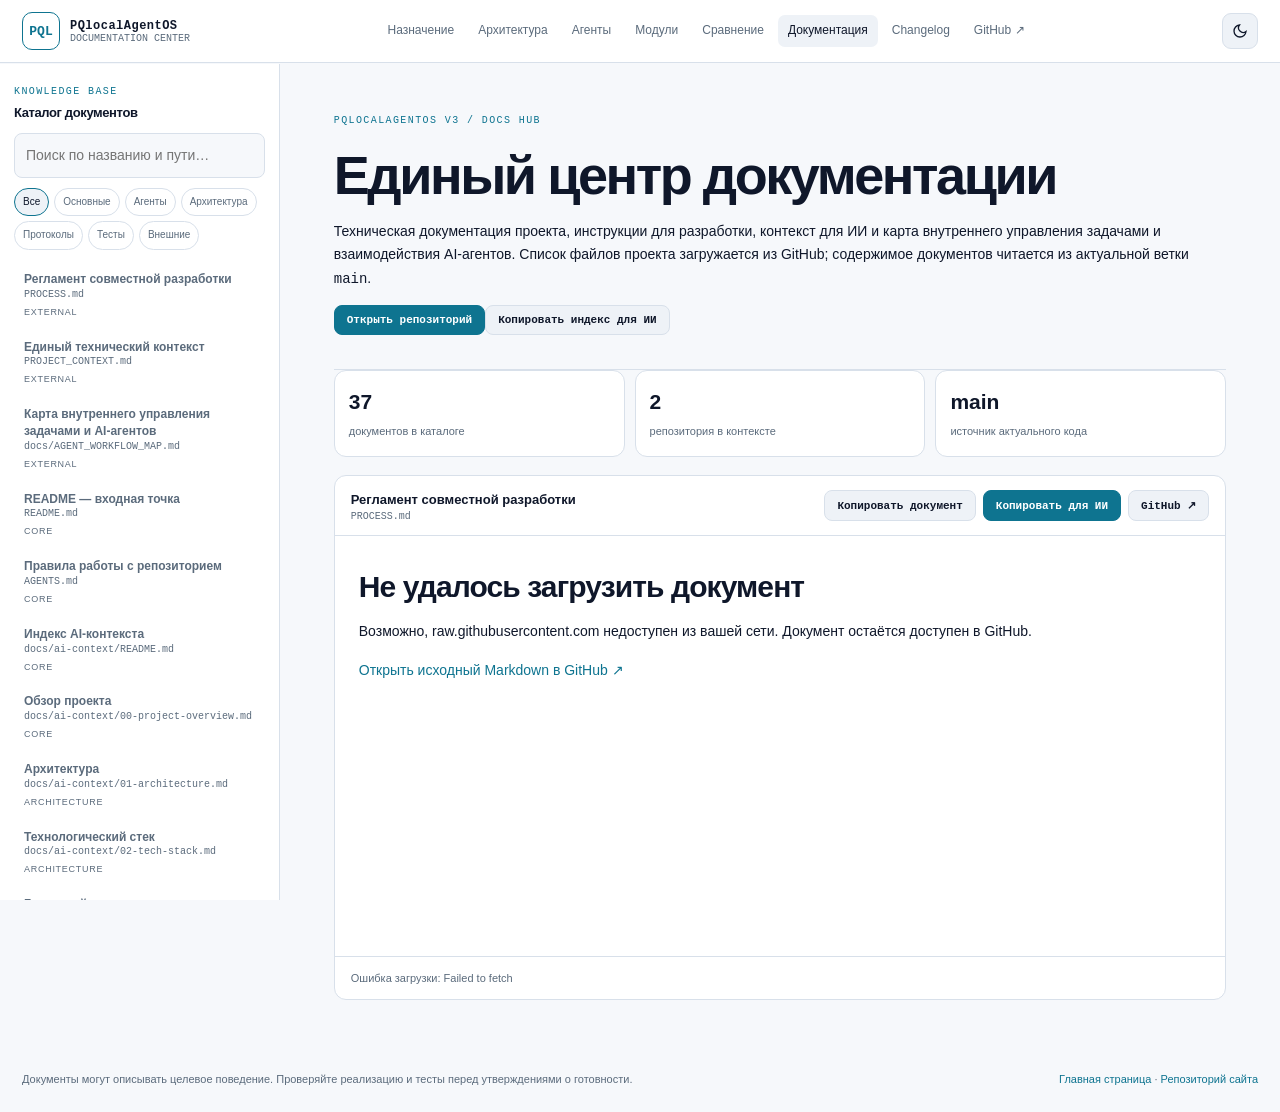
==== commit b1642166: "Remove duplicate document heading typography rules" ====
--- a/docontext/index.html
+++ b/docontext/index.html
@@ -10,7 +10,7 @@
 :root{--bg:#f6f8fb;--panel:#ffffff;--panel2:#eef2f7;--line:#d8e0ea;--text:#0f172a;--muted:#5b6b7c;--accent:#0e7490;--accent-strong:#0891b2;--accent-soft:#e0f2fe;--blue-soft:#1d4ed8;--orange-soft:#b45309;--green-soft:#047857;--red-soft:#b91c1c;--shadow:0 14px 30px -14px rgba(15,23,42,.18);--term-bg:#0f172a;--term-line:#1e293b;--term-text:#dbeafe;--mono:"JetBrains Mono","Cascadia Code",Consolas,monospace;--sans:"Inter","Segoe UI",Arial,sans-serif;--cyan:#0ea5b7;--blue:#2563eb;--violet:#7c3aed;--orange:#d97706;--green:#059669;--red:#dc2626;--radius:12px;}
 html[data-theme="dark"]{--bg:#090d13;--panel:#101721;--panel2:#0b121a;--line:#253444;--text:#e9f1f8;--muted:#96a9bb;--accent:#4de3d1;--accent-strong:#7ff0e2;--accent-soft:#0f1f22;--blue-soft:#65aaff;--orange-soft:#ffbd69;--green-soft:#8be5a5;--red-soft:#ff8888;--shadow:0 20px 40px -12px #000a;--term-bg:#0b1219;--term-line:#1e2a36;--term-text:#c9d8e4;}
 *{box-sizing:border-box}body{margin:0;background:var(--bg);color:var(--text);font:14px/1.65 var(--sans)}a{color:var(--accent);text-decoration:none}a:hover{text-decoration:underline}button,input{font:inherit}button{cursor:pointer}.eyebrow{font:10px var(--mono);letter-spacing:.14em;color:var(--accent);text-transform:uppercase}.sidebar h2{font-size:13px;margin:8px 0 12px}.search{width:100%;background:var(--bg);border:1px solid var(--line);border-radius:8px;color:var(--text);padding:10px 11px;outline:none}.search:focus{border-color:var(--accent)}.filters{display:flex;flex-wrap:wrap;gap:5px;margin:10px 0 14px}.filter{border:1px solid var(--line);border-radius:99px;padding:5px 8px;background:transparent;color:var(--muted);font-size:10px}.filter.active{background:var(--panel2);border-color:var(--accent);color:var(--text)}.doc-item{display:block;width:100%;text-align:left;padding:9px 10px;border:1px solid transparent;border-radius:8px;background:transparent;color:var(--text)}.doc-item:hover{background:var(--panel2)}.doc-item.active{background:var(--panel2);border-color:var(--line)}.doc-item strong{display:block;font-size:12px;font-weight:600;line-height:1.4}.doc-item small{display:block;margin-top:3px;color:var(--muted);font:10px var(--mono);overflow-wrap:anywhere}.doc-kind{display:inline-block;margin-top:5px;color:var(--muted);font-size:9px;text-transform:uppercase;letter-spacing:.08em}
-main{min-width:0}.stats{display:grid;grid-template-columns:repeat(3,minmax(0,1fr));gap:10px;margin-bottom:18px}.stat b{display:block;font-size:21px}.stat span{font-size:11px;color:var(--muted)}.viewer-head{display:flex;justify-content:space-between;align-items:center;gap:12px;padding:13px 16px;border-bottom:1px solid var(--line)}.file-title{min-width:0}.file-title strong{display:block;font-size:13px}.file-title small{display:block;color:var(--muted);font:10px var(--mono);overflow-wrap:anywhere}.viewer-actions{display:flex;gap:7px;flex-wrap:wrap;justify-content:flex-end}.article{padding:24px;min-height:420px;overflow-wrap:anywhere}.article h1,.article h2,.article h3,.article h4{line-height:1.3;scroll-margin-top:90px}.article h1{font-size:28px;letter-spacing:-.03em}.article h2{display:flex;align-items:center;gap:11px;font-size:21px;margin-top:32px;padding-bottom:10px;border-bottom:1px solid var(--line)}.section-icon{display:inline-grid;place-items:center;flex:0 0 34px;width:34px;height:34px;border:1px solid var(--line);border-radius:9px;background:var(--panel2);color:var(--accent)}.section-icon svg{width:18px;height:18px;fill:none;stroke:currentColor;stroke-width:1.8;stroke-linecap:round;stroke-linejoin:round}.article h3{font-size:16px;margin-top:24px}.article p,.article li{color:var(--text);line-height:1.75}.article li{margin:4px 0}.article blockquote{border-left:3px solid var(--accent);margin:16px 0;padding:8px 14px;background:var(--panel2);color:var(--muted)}.article pre{overflow:auto;padding:15px;background:var(--bg);border:1px solid var(--line);border-radius:8px;font:12px/1.6 var(--mono)}.article code{font: .9em var(--mono);background:var(--panel2);padding:2px 4px;border-radius:4px}.article pre code{background:none;padding:0}.article table{width:100%;border-collapse:collapse;display:block;overflow:auto;margin:16px 0}.article th,.article td{border:1px solid var(--line);padding:9px;text-align:left;vertical-align:top;min-width:110px}.article th{background:var(--panel2)}.article hr{border:0;border-top:1px solid var(--line);margin:24px 0}.article img{max-width:100%}.article a{overflow-wrap:anywhere}.status{font-size:11px;color:var(--muted);padding:12px 16px;border-top:1px solid var(--line)}.empty{color:var(--muted);padding:18px;font-size:12px}.footer{max-width:1280px;margin:auto;padding:0 22px 24px;color:var(--muted);font-size:11px;display:flex;justify-content:space-between;gap:12px;flex-wrap:wrap}.toast{position:fixed;bottom:20px;left:50%;transform:translateX(-50%);background:var(--text);color:var(--bg);padding:10px 14px;border-radius:8px;opacity:0;pointer-events:none;transition:opacity .2s;z-index:20}.toast.show{opacity:1}
+main{min-width:0}.stats{display:grid;grid-template-columns:repeat(3,minmax(0,1fr));gap:10px;margin-bottom:18px}.stat b{display:block;font-size:21px}.stat span{font-size:11px;color:var(--muted)}.viewer-head{display:flex;justify-content:space-between;align-items:center;gap:12px;padding:13px 16px;border-bottom:1px solid var(--line)}.file-title{min-width:0}.file-title strong{display:block;font-size:13px}.file-title small{display:block;color:var(--muted);font:10px var(--mono);overflow-wrap:anywhere}.viewer-actions{display:flex;gap:7px;flex-wrap:wrap;justify-content:flex-end}.article{padding:24px;min-height:420px;overflow-wrap:anywhere}.article h1,.article h2,.article h3,.article h4{line-height:1.3;scroll-margin-top:90px}.section-icon{display:inline-grid;place-items:center;flex:0 0 34px;width:34px;height:34px;border:1px solid var(--line);border-radius:9px;background:var(--panel2);color:var(--accent)}.section-icon svg{width:18px;height:18px;fill:none;stroke:currentColor;stroke-width:1.8;stroke-linecap:round;stroke-linejoin:round}.article p,.article li{color:var(--text);line-height:1.75}.article li{margin:4px 0}.article blockquote{border-left:3px solid var(--accent);margin:16px 0;padding:8px 14px;background:var(--panel2);color:var(--muted)}.article pre{overflow:auto;padding:15px;background:var(--bg);border:1px solid var(--line);border-radius:8px;font:12px/1.6 var(--mono)}.article code{font: .9em var(--mono);background:var(--panel2);padding:2px 4px;border-radius:4px}.article pre code{background:none;padding:0}.article table{width:100%;border-collapse:collapse;display:block;overflow:auto;margin:16px 0}.article th,.article td{border:1px solid var(--line);padding:9px;text-align:left;vertical-align:top;min-width:110px}.article th{background:var(--panel2)}.article hr{border:0;border-top:1px solid var(--line);margin:24px 0}.article img{max-width:100%}.article a{overflow-wrap:anywhere}.status{font-size:11px;color:var(--muted);padding:12px 16px;border-top:1px solid var(--line)}.empty{color:var(--muted);padding:18px;font-size:12px}.footer{max-width:1280px;margin:auto;padding:0 22px 24px;color:var(--muted);font-size:11px;display:flex;justify-content:space-between;gap:12px;flex-wrap:wrap}.toast{position:fixed;bottom:20px;left:50%;transform:translateX(-50%);background:var(--text);color:var(--bg);padding:10px 14px;border-radius:8px;opacity:0;pointer-events:none;transition:opacity .2s;z-index:20}.toast.show{opacity:1}
 @media(max-width:900px){.stats{grid-template-columns:repeat(3,minmax(0,1fr))}.article{padding:18px}}@media(max-width:560px){.stats{grid-template-columns:1fr}.viewer-head{align-items:flex-start;flex-direction:column}.viewer-actions{justify-content:flex-start;width:100%}.article{padding:14px}}
 </style>
 <link rel="stylesheet" href="/landing.css?v=20261029">
@@ -41,11 +41,11 @@
   </div>
 </header>
 <div class="layout">
-<aside class="sidebar">
+<aside class="sidebar side">
 <div class="eyebrow">Knowledge base</div><h2>Каталог документов</h2>
 <input class="search" id="search" type="search" placeholder="Поиск по названию и пути…" aria-label="Поиск по документации">
 <div class="filters" id="filters"><button class="filter active" data-category="all">Все</button><button class="filter" data-category="core">Основные</button><button class="filter" data-category="agents">Агенты</button><button class="filter" data-category="architecture">Архитектура</button><button class="filter" data-category="protocols">Протоколы</button><button class="filter" data-category="tests">Тесты</button><button class="filter" data-category="external">Внешние</button></div>
-<div class="doc-list" id="doc-list"><p class="empty">Загрузка каталога из GitHub…</p></div>
+<div class="side-nav doc-list" id="doc-list"><p class="empty">Загрузка каталога из GitHub…</p></div>
 </aside>
 <main>
 <section class="hero">
--- a/landing.css
+++ b/landing.css
@@ -126,6 +126,7 @@
   min-width: 0;
   padding: 30px clamp(18px, 4.2vw, 58px) 70px;
 }
+.side-nav a .nav-icon { color: inherit; font: inherit; }
 .side-nav a,
 .doc-list .doc-item {
   display: block;
@@ -147,6 +148,7 @@
   text-decoration: none;
 }
 .doc-list { display: grid; gap: 3px; }
+.docs-placeholder { color: var(--muted); font-size: 12px; }
 .doc-list .doc-item { cursor: pointer; }
 .doc-list .doc-item strong { display: block; font-size: 12px; font-weight: 600; }
 .doc-list .doc-item small { display: block; margin-top: 1px; color: var(--muted); font: 10px var(--mono); }
@@ -225,7 +227,6 @@
   }
   .side-nav { display: flex; overflow: auto; gap: 3px; padding-bottom: 4px; }
   .side-nav a { width: auto; white-space: nowrap; }
-  .side-nav a span { display: none; }
   .nav-label { display: none; }
   .doc-list { display: flex; overflow-x: auto; gap: 3px; padding-bottom: 4px; }
   .doc-list .doc-item { flex: 0 0 auto; width: auto; max-width: 280px; white-space: nowrap; }
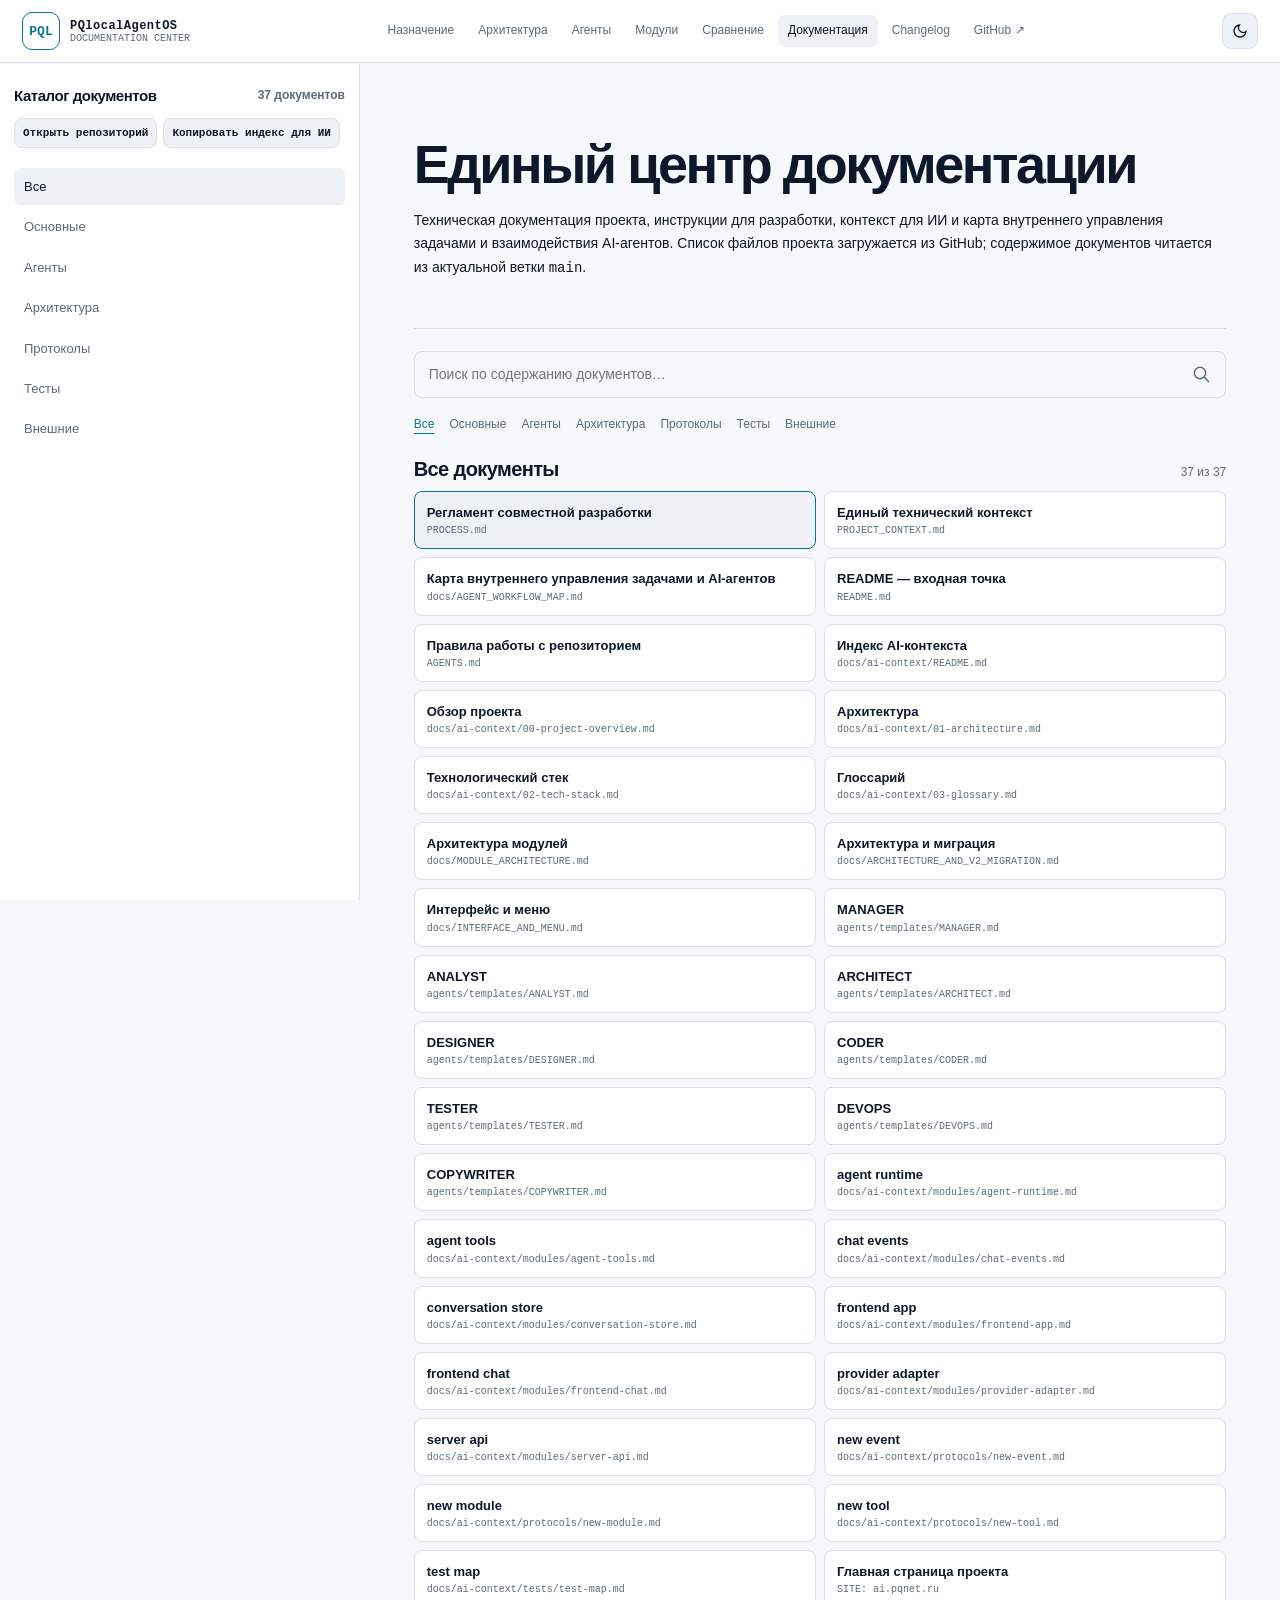
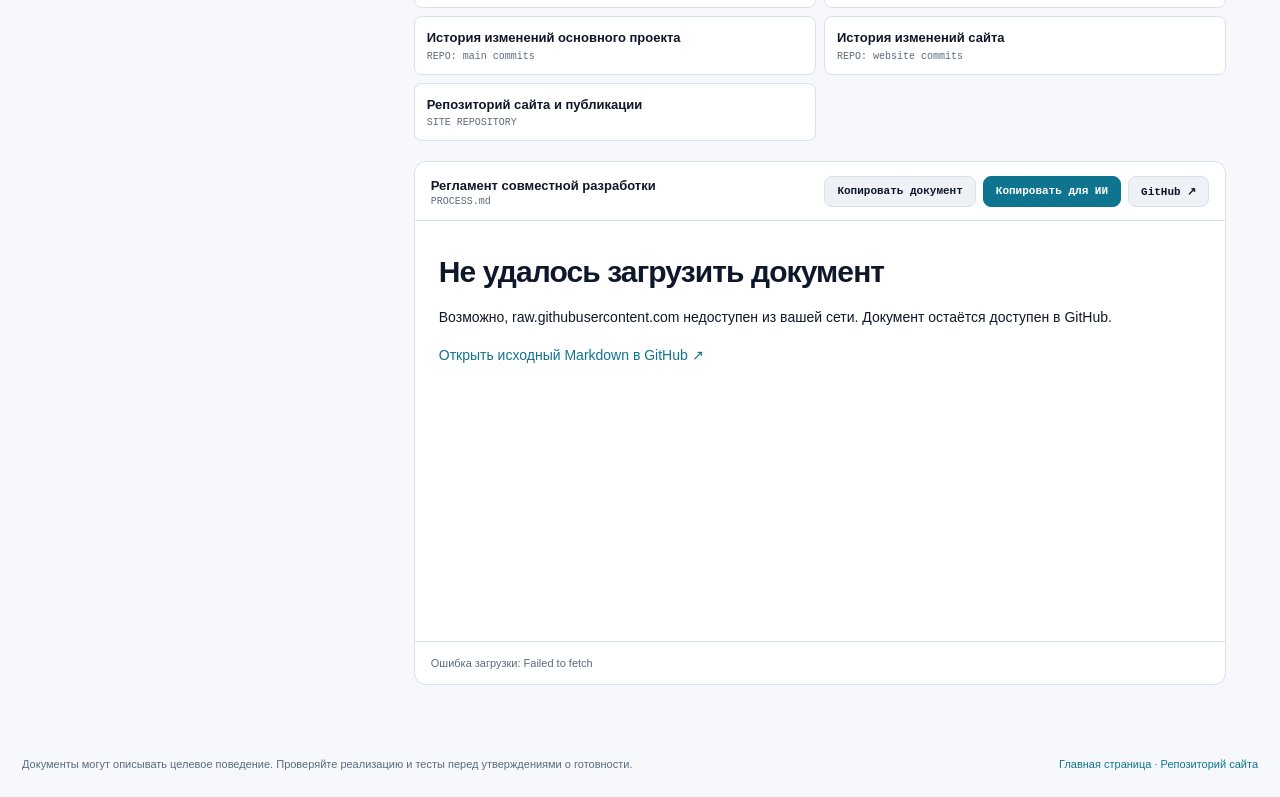
==== commit 19a9f76e: "Redesign documentation catalog and content search" ====
--- a/docontext/index.html
+++ b/docontext/index.html
@@ -7,13 +7,14 @@
 <meta name="description" content="Единый центр документации PQlocalAgentOS v3: архитектура, модули, агенты, регламент разработки и контекст для ИИ.">
 <title>Документация — PQlocalAgentOS v3</title>
 <style>
-:root{--bg:#f6f8fb;--panel:#ffffff;--panel2:#eef2f7;--line:#d8e0ea;--text:#0f172a;--muted:#5b6b7c;--accent:#0e7490;--accent-strong:#0891b2;--accent-soft:#e0f2fe;--blue-soft:#1d4ed8;--orange-soft:#b45309;--green-soft:#047857;--red-soft:#b91c1c;--shadow:0 14px 30px -14px rgba(15,23,42,.18);--term-bg:#0f172a;--term-line:#1e293b;--term-text:#dbeafe;--mono:"JetBrains Mono","Cascadia Code",Consolas,monospace;--sans:"Inter","Segoe UI",Arial,sans-serif;--cyan:#0ea5b7;--blue:#2563eb;--violet:#7c3aed;--orange:#d97706;--green:#059669;--red:#dc2626;--radius:12px;}
+:root{--bg:#f6f8fb;--panel:#ffffff;--panel2:#eef2f7;--line:#d8e0ea;--text:#0f172a;--muted:#5b6b7c;--accent:#0e7490;--accent-strong:#0891b2;--accent-soft:#e0f2fe;--blue-soft:#1d4ed8;--orange-soft:#b45309;--green-soft:#047857;--red-soft:#b91c1c;--shadow:0 14px 30px -14px rgba(15,23,42,.18);--term-bg:#0f172a;--term-line:#1e293b;--term-text:#dbeafe;--mono:"JetBrains Mono","Cascadia Code",Consolas,monospace;--sans:"Inter","Segoe UI",Arial,sans-serif;--cyan:#0ea5b7;--blue:#2563eb;--violet:#7c3aed;--orange:#d97706;--green:#059669;--red:#dc2626;--radius:12px;--term-dot-red:#ff6b6b;--term-dot-amber:#ffbd69;--term-dot-green:#8be5a5;}
 html[data-theme="dark"]{--bg:#090d13;--panel:#101721;--panel2:#0b121a;--line:#253444;--text:#e9f1f8;--muted:#96a9bb;--accent:#4de3d1;--accent-strong:#7ff0e2;--accent-soft:#0f1f22;--blue-soft:#65aaff;--orange-soft:#ffbd69;--green-soft:#8be5a5;--red-soft:#ff8888;--shadow:0 20px 40px -12px #000a;--term-bg:#0b1219;--term-line:#1e2a36;--term-text:#c9d8e4;}
 *{box-sizing:border-box}body{margin:0;background:var(--bg);color:var(--text);font:14px/1.65 var(--sans)}a{color:var(--accent);text-decoration:none}a:hover{text-decoration:underline}button,input{font:inherit}button{cursor:pointer}.eyebrow{font:10px var(--mono);letter-spacing:.14em;color:var(--accent);text-transform:uppercase}.sidebar h2{font-size:13px;margin:8px 0 12px}.search{width:100%;background:var(--bg);border:1px solid var(--line);border-radius:8px;color:var(--text);padding:10px 11px;outline:none}.search:focus{border-color:var(--accent)}.filters{display:flex;flex-wrap:wrap;gap:5px;margin:10px 0 14px}.filter{border:1px solid var(--line);border-radius:99px;padding:5px 8px;background:transparent;color:var(--muted);font-size:10px}.filter.active{background:var(--panel2);border-color:var(--accent);color:var(--text)}.doc-item{display:block;width:100%;text-align:left;padding:9px 10px;border:1px solid transparent;border-radius:8px;background:transparent;color:var(--text)}.doc-item:hover{background:var(--panel2)}.doc-item.active{background:var(--panel2);border-color:var(--line)}.doc-item strong{display:block;font-size:12px;font-weight:600;line-height:1.4}.doc-item small{display:block;margin-top:3px;color:var(--muted);font:10px var(--mono);overflow-wrap:anywhere}.doc-kind{display:inline-block;margin-top:5px;color:var(--muted);font-size:9px;text-transform:uppercase;letter-spacing:.08em}
 main{min-width:0}.stats{display:grid;grid-template-columns:repeat(3,minmax(0,1fr));gap:10px;margin-bottom:18px}.stat b{display:block;font-size:21px}.stat span{font-size:11px;color:var(--muted)}.viewer-head{display:flex;justify-content:space-between;align-items:center;gap:12px;padding:13px 16px;border-bottom:1px solid var(--line)}.file-title{min-width:0}.file-title strong{display:block;font-size:13px}.file-title small{display:block;color:var(--muted);font:10px var(--mono);overflow-wrap:anywhere}.viewer-actions{display:flex;gap:7px;flex-wrap:wrap;justify-content:flex-end}.article{padding:24px;min-height:420px;overflow-wrap:anywhere}.article h1,.article h2,.article h3,.article h4{line-height:1.3;scroll-margin-top:90px}.section-icon{display:inline-grid;place-items:center;flex:0 0 34px;width:34px;height:34px;border:1px solid var(--line);border-radius:9px;background:var(--panel2);color:var(--accent)}.section-icon svg{width:18px;height:18px;fill:none;stroke:currentColor;stroke-width:1.8;stroke-linecap:round;stroke-linejoin:round}.article p,.article li{color:var(--text);line-height:1.75}.article li{margin:4px 0}.article blockquote{border-left:3px solid var(--accent);margin:16px 0;padding:8px 14px;background:var(--panel2);color:var(--muted)}.article pre{overflow:auto;padding:15px;background:var(--bg);border:1px solid var(--line);border-radius:8px;font:12px/1.6 var(--mono)}.article code{font: .9em var(--mono);background:var(--panel2);padding:2px 4px;border-radius:4px}.article pre code{background:none;padding:0}.article table{width:100%;border-collapse:collapse;display:block;overflow:auto;margin:16px 0}.article th,.article td{border:1px solid var(--line);padding:9px;text-align:left;vertical-align:top;min-width:110px}.article th{background:var(--panel2)}.article hr{border:0;border-top:1px solid var(--line);margin:24px 0}.article img{max-width:100%}.article a{overflow-wrap:anywhere}.status{font-size:11px;color:var(--muted);padding:12px 16px;border-top:1px solid var(--line)}.empty{color:var(--muted);padding:18px;font-size:12px}.footer{max-width:1280px;margin:auto;padding:0 22px 24px;color:var(--muted);font-size:11px;display:flex;justify-content:space-between;gap:12px;flex-wrap:wrap}.toast{position:fixed;bottom:20px;left:50%;transform:translateX(-50%);background:var(--text);color:var(--bg);padding:10px 14px;border-radius:8px;opacity:0;pointer-events:none;transition:opacity .2s;z-index:20}.toast.show{opacity:1}
 @media(max-width:900px){.stats{grid-template-columns:repeat(3,minmax(0,1fr))}.article{padding:18px}}@media(max-width:560px){.stats{grid-template-columns:1fr}.viewer-head{align-items:flex-start;flex-direction:column}.viewer-actions{justify-content:flex-start;width:100%}.article{padding:14px}}
+.catalog-heading{display:flex;align-items:center;justify-content:space-between;gap:10px}.catalog-heading h2{margin:0}.catalog-heading strong{font-size:12px;color:var(--muted);white-space:nowrap}.catalog-actions{display:flex;gap:6px;flex-wrap:wrap;margin:12px 0 20px}.catalog-actions .btn{font-size:11px;min-height:30px;padding:5px 8px}.group-list{display:grid;gap:3px}.group-item{width:100%;padding:8px 10px;border:0;background:transparent;color:var(--muted);text-align:left;border-radius:6px;font-size:13px}.group-item:hover,.group-item.active{background:var(--panel2);color:var(--text)}.doc-search-area{margin:22px 0 18px}.search-wrap{display:flex;align-items:center;position:relative;width:100%}.search{width:100%;min-height:46px;padding:11px 46px 11px 14px;border-radius:8px;font-size:14px}.search-wrap svg{position:absolute;right:15px;width:20px;height:20px;fill:none;stroke:var(--muted);stroke-width:1.8;stroke-linecap:round;pointer-events:none}.filters{display:flex;flex-wrap:wrap;gap:15px;margin:12px 0 0}.filter{border:0;border-radius:0;padding:5px 0;background:transparent;color:var(--muted);font-size:12px}.filter:hover,.filter.active{background:transparent;border-color:transparent;color:var(--accent);text-decoration:underline;text-underline-offset:5px}.results-panel{margin:0 0 20px}.results-heading{display:flex;align-items:baseline;justify-content:space-between;gap:12px;margin-bottom:8px}.results-heading h2{margin:0;font-size:20px}.results-heading span{font-size:12px;color:var(--muted)}.doc-results{display:grid;grid-template-columns:repeat(2,minmax(0,1fr));gap:8px}.doc-results .doc-item{border:1px solid var(--line);border-radius:8px;padding:12px;background:var(--panel);min-width:0}.doc-results .doc-item:hover,.doc-results .doc-item.active{background:var(--panel2);border-color:var(--accent)}.doc-results .doc-item strong{font-size:13px}.doc-results .doc-item small{overflow-wrap:anywhere;white-space:normal}.hero{padding-top:22px}.hero h1{margin-top:0}.sidebar h2{font-size:15px}.viewer{margin-top:18px}@media(max-width:900px){.doc-results{grid-template-columns:1fr}.catalog-actions{margin-bottom:12px}.group-list{display:flex;overflow-x:auto}.group-item{width:auto;white-space:nowrap}.doc-search-area{margin-top:18px}}
 </style>
-<link rel="stylesheet" href="/landing.css?v=20261029">
+<link rel="stylesheet" href="/landing.css?v=20261029-docs3">
 </head>
 <body>
 <header class="site-header">
@@ -42,22 +43,21 @@
 </header>
 <div class="layout">
 <aside class="sidebar side">
-<div class="eyebrow">Knowledge base</div><h2>Каталог документов</h2>
-<input class="search" id="search" type="search" placeholder="Поиск по названию и пути…" aria-label="Поиск по документации">
-<div class="filters" id="filters"><button class="filter active" data-category="all">Все</button><button class="filter" data-category="core">Основные</button><button class="filter" data-category="agents">Агенты</button><button class="filter" data-category="architecture">Архитектура</button><button class="filter" data-category="protocols">Протоколы</button><button class="filter" data-category="tests">Тесты</button><button class="filter" data-category="external">Внешние</button></div>
-<div class="side-nav doc-list" id="doc-list"><p class="empty">Загрузка каталога из GitHub…</p></div>
+<div class="catalog-heading"><h2>Каталог документов</h2><strong id="doc-count">—</strong></div>
+<div class="catalog-actions"><a class="btn" href="https://github.com/alexpikman/PQlocalAgentOSv3" target="_blank" rel="noopener noreferrer">Открыть репозиторий</a><button class="btn" id="copy-index" type="button">Копировать индекс для ИИ</button></div>
+<nav class="group-list" id="group-list" aria-label="Группы документов"><button class="group-item active" data-category="all" type="button">Все</button><button class="group-item" data-category="core" type="button">Основные</button><button class="group-item" data-category="agents" type="button">Агенты</button><button class="group-item" data-category="architecture" type="button">Архитектура</button><button class="group-item" data-category="protocols" type="button">Протоколы</button><button class="group-item" data-category="tests" type="button">Тесты</button><button class="group-item" data-category="external" type="button">Внешние</button></nav>
 </aside>
 <main>
 <section class="hero">
-<div class="eyebrow">PQlocalAgentOS v3 / docs hub</div>
 <h1>Единый центр документации</h1>
 <p>Техническая документация проекта, инструкции для разработки, контекст для ИИ и карта внутреннего управления задачами и взаимодействия AI-агентов. Список файлов проекта загружается из GitHub; содержимое документов читается из актуальной ветки <code>main</code>.</p>
-<div class="hero-actions"><a class="btn primary" href="https://github.com/alexpikman/PQlocalAgentOSv3" target="_blank" rel="noopener noreferrer">Открыть репозиторий</a><button class="btn" id="copy-index" type="button">Копировать индекс для ИИ</button></div>
 </section>
-<div class="stats"><div class="stat"><b id="doc-count">—</b><span>документов в каталоге</span></div><div class="stat"><b>2</b><span>репозитория в контексте</span></div><div class="stat"><b>main</b><span>источник актуального кода</span></div></div>
+<div class="doc-search-area"><label class="search-wrap" for="search"><input class="search" id="search" type="search" placeholder="Поиск по содержанию документов…" aria-label="Поиск по содержанию документов"><svg viewBox="0 0 24 24" aria-hidden="true"><circle cx="10.8" cy="10.8" r="6.8"></circle><path d="m16 16 5 5"></path></svg></label>
+<div class="filters" id="filters"><button class="filter active" data-category="all" type="button">Все</button><button class="filter" data-category="core" type="button">Основные</button><button class="filter" data-category="agents" type="button">Агенты</button><button class="filter" data-category="architecture" type="button">Архитектура</button><button class="filter" data-category="protocols" type="button">Протоколы</button><button class="filter" data-category="tests" type="button">Тесты</button><button class="filter" data-category="external" type="button">Внешние</button></div></div>
+<section class="results-panel" aria-label="Документы выбранной группы"><div class="results-heading"><h2 id="results-title">Все документы</h2><span id="results-count"></span></div><div class="doc-results" id="doc-results"><p class="empty">Загрузка каталога из GitHub…</p></div></section>
 <section class="viewer" aria-label="Просмотр документа">
 <div class="viewer-head"><div class="file-title"><strong id="current-title">Выберите документ</strong><small id="current-path">—</small></div><div class="viewer-actions"><button class="btn" id="copy-doc" type="button">Копировать документ</button><button class="btn primary" id="copy-prompt" type="button">Копировать для ИИ</button><a class="btn" id="github-link" href="https://github.com/alexpikman/PQlocalAgentOSv3" target="_blank" rel="noopener noreferrer">GitHub ↗</a></div></div>
-<article class="article" id="article" aria-live="polite"><p class="empty">Выберите документ слева. Поиск и фильтры работают по всем найденным файлам.</p></article>
+<article class="article" id="article" aria-live="polite"><p class="empty">Выберите документ из списка, чтобы открыть его содержимое.</p></article>
 <div class="status" id="status">Ожидание загрузки каталога…</div>
 </section>
 </main>
@@ -90,7 +90,7 @@
  ...['new-event','new-module','new-tool'].map(n=>({path:'docs/ai-context/protocols/'+n+'.md',category:'protocols'})),
  {path:'docs/ai-context/tests/test-map.md',category:'tests'}
 ];
-let docs=[],selected=null,selectedMarkdown='',activeCategory='all';
+let docs=[],selected=null,selectedMarkdown='',activeCategory='all',searchGeneration=0;const contentCache=new Map();
 const $=id=>document.getElementById(id);
 const esc=s=>String(s??'').replace(/&/g,'&amp;').replace(/</g,'&lt;').replace(/>/g,'&gt;').replace(/"/g,'&quot;').replace(/'/g,'&#39;');
 const basename=p=>p.split('/').pop();
@@ -138,11 +138,24 @@
  return out.join('\n')
 }
 function renderList(){
- const q=$('search').value.trim().toLowerCase();
- const filtered=docs.filter(d=>(activeCategory==='all'||d.category===activeCategory)&&(!q||(d.title+' '+d.path+' '+d.category).toLowerCase().includes(q)));
- const list=$('doc-list');list.replaceChildren();
- if(!filtered.length){list.innerHTML='<p class="empty">Ничего не найдено. Измените поисковый запрос или категорию.</p>';return}
- filtered.forEach(d=>{const b=document.createElement('button');b.className='doc-item'+(selected&&selected.path===d.path?' active':'');b.type='button';b.innerHTML='<strong>'+esc(d.title)+'</strong><small>'+esc(d.path)+'</small><span class="doc-kind">'+esc(d.external?'Внешний ресурс':d.category)+'</span>';b.addEventListener('click',()=>openDoc(d));list.appendChild(b)})
+ const raw=$('search').value.trim(),q=raw.length>=4?raw.toLowerCase():'';
+ const filtered=docs.filter(d=>(activeCategory==='all'||d.category===activeCategory)&&(!q||(d.title+' '+d.path+' '+d.category+' '+(contentCache.get(d.path)||'')).toLowerCase().includes(q)));
+ const list=$('doc-results');list.replaceChildren();
+ $('results-title').textContent=activeCategory==='all'?'Все документы':({core:'Основные',agents:'Агенты',architecture:'Архитектура',protocols:'Протоколы',tests:'Тесты',external:'Внешние'}[activeCategory]||'Документы');
+ $('results-count').textContent=filtered.length+' из '+docs.filter(d=>activeCategory==='all'||d.category===activeCategory).length;
+ if(raw.length>0&&raw.length<4){list.innerHTML='<p class="empty">Введите ещё '+(4-raw.length)+' символа для поиска.</p>';return}
+ if(!filtered.length){list.innerHTML='<p class="empty">Ничего не найдено. Измените запрос или выберите другую группу.</p>';return}
+ filtered.forEach(d=>{const b=document.createElement('button');b.className='doc-item'+(selected&&selected.path===d.path?' active':'');b.type='button';b.innerHTML='<strong>'+esc(d.title)+'</strong><small>'+esc(d.path)+'</small>';b.addEventListener('click',()=>openDoc(d));list.appendChild(b)})
+}
+async function ensureContentSearch(query){
+ const generation=++searchGeneration;if(query.trim().length<4){renderList();return}
+ const candidates=docs.filter(d=>!d.external&&!contentCache.has(d.path));
+ const queue=[...candidates];let cursor=0;
+ async function worker(){while(cursor<queue.length){const d=queue[cursor++];try{const r=await fetch(d.url||RAW+d.path,{cache:'no-store'});if(r.ok)contentCache.set(d.path,(await r.text()).toLowerCase())}catch(_){}}}
+ $('status').textContent='Поиск по содержимому документов…';
+ await Promise.all(Array.from({length:Math.min(5,queue.length)},()=>worker()));
+ if(generation!==searchGeneration)return;
+ renderList();$('status').textContent='Поиск завершён · проверено содержимое доступных Markdown-документов';
 }
 function showStatus(s){$('status').textContent=s}
 async function openDoc(d){
@@ -163,14 +176,16 @@
  const ext=external.map(d=>({...d,title:d.title,category:'external'}));
  docs=[...ext.slice(0,3).map(d=>({...d,external:false,url:RAW+d.path})),...inside.filter(d=>!['PROCESS.md','PROJECT_CONTEXT.md','docs/AGENT_WORKFLOW_MAP.md'].includes(d.path)),...ext.slice(3)];
  docs.sort((a,b)=>{const rank=d=>d.path==='PROCESS.md'?0:d.path==='PROJECT_CONTEXT.md'?1:d.path==='docs/AGENT_WORKFLOW_MAP.md'?2:d.category==='core'?3:d.category==='agents'?4:d.category==='architecture'?5:d.category==='protocols'?6:d.category==='tests'?7:8;return rank(a)-rank(b)||a.title.localeCompare(b.title,'ru')});
- $('doc-count').textContent=docs.length;renderList();showStatus('Каталог загружен из GitHub · '+inside.length+' Markdown-файлов в основном репозитории');
+ $('doc-count').textContent=docs.length+' документов';renderList();showStatus('Каталог загружен из GitHub · '+inside.length+' Markdown-файлов в основном репозитории');
  const initial=docs.find(d=>d.path==='docs/AGENT_WORKFLOW_MAP.md')||docs[0];if(initial)openDoc(initial)
  }catch(e){
- docs=[...external.slice(0,3).map(d=>({...d,external:false,url:RAW+d.path})),...fallback.map(f=>({...f,title:titleFor(f.path),url:RAW+f.path})),...external.slice(3)];$('doc-count').textContent=docs.length;renderList();showStatus('GitHub API недоступен — показан резервный список. '+e.message);if(docs[0])openDoc(docs[0])
+ docs=[...external.slice(0,3).map(d=>({...d,external:false,url:RAW+d.path})),...fallback.map(f=>({...f,title:titleFor(f.path),url:RAW+f.path})),...external.slice(3)];$('doc-count').textContent=docs.length+' документов';renderList();showStatus('GitHub API недоступен — показан резервный список. '+e.message);if(docs[0])openDoc(docs[0])
  }
 }
-$('search').addEventListener('input',renderList);
-$('filters').addEventListener('click',e=>{const b=e.target.closest('[data-category]');if(!b)return;activeCategory=b.dataset.category;$('filters').querySelectorAll('.filter').forEach(x=>x.classList.toggle('active',x===b));renderList()});
+let searchTimer;$('search').addEventListener('input',()=>{clearTimeout(searchTimer);const q=$('search').value.trim();if(q.length<4){searchGeneration++;renderList();return}searchTimer=setTimeout(()=>ensureContentSearch(q),250)});
+function selectCategory(category){activeCategory=category;$('filters').querySelectorAll('[data-category]').forEach(x=>x.classList.toggle('active',x.dataset.category===category));$('group-list').querySelectorAll('[data-category]').forEach(x=>x.classList.toggle('active',x.dataset.category===category));renderList()}
+$('filters').addEventListener('click',e=>{const b=e.target.closest('[data-category]');if(b)selectCategory(b.dataset.category)});
+$('group-list').addEventListener('click',e=>{const b=e.target.closest('[data-category]');if(b)selectCategory(b.dataset.category)});
 async function copyText(textValue,msg){try{await navigator.clipboard.writeText(textValue);toast(msg)}catch(_){toast('Буфер обмена недоступен. Разрешите копирование в браузере.')}}
 function toast(msg){$('toast').textContent=msg;$('toast').classList.add('show');setTimeout(()=>$('toast').classList.remove('show'),2300)}
 $('copy-doc').addEventListener('click',()=>{if(selectedMarkdown)copyText(selectedMarkdown,'Документ скопирован');else toast('У этого ресурса нет загруженного текста')});
--- a/landing.css
+++ b/landing.css
@@ -102,7 +102,7 @@
 .theme-toggle svg { width: 16px; height: 16px; }
 .layout {
   display: grid;
-  grid-template-columns: 280px minmax(0, 1fr);
+  grid-template-columns: 360px minmax(0, 1fr);
   max-width: 1280px;
   margin: auto;
   min-height: 100vh;
@@ -175,6 +175,7 @@
   margin: 9px 0 14px;
   color: var(--text);
 }
+.article h2 { display: flex; align-items: center; gap: 11px; }
 h3,
 .article h3 {
   font-size: 15px;
@@ -210,9 +211,9 @@
   vertical-align: middle;
 }
 .nav-icon svg { display: block; width: 18px; height: 18px; }
-.terminal-dot.dot-red { background: #ff6b6b; }
-.terminal-dot.dot-amber { background: #ffbd69; }
-.terminal-dot.dot-green { background: #8be5a5; }
+.terminal-dot.dot-red { background: var(--term-dot-red); }
+.terminal-dot.dot-amber { background: var(--term-dot-amber); }
+.terminal-dot.dot-green { background: var(--term-dot-green); }
 @media (max-width: 1000px) {
   .layout { grid-template-columns: 1fr; padding: 0; gap: 0; }
   aside.side, .sidebar {
@@ -253,8 +254,8 @@
   .terminal-metric strong { text-align: right; overflow-wrap: anywhere; }
 }
 @media (prefers-reduced-motion: reduce) {
+  html { scroll-behavior: auto; }
   *, *::before, *::after {
-    scroll-behavior: auto;
     transition-duration: .01ms;
     animation-duration: .01ms;
   }
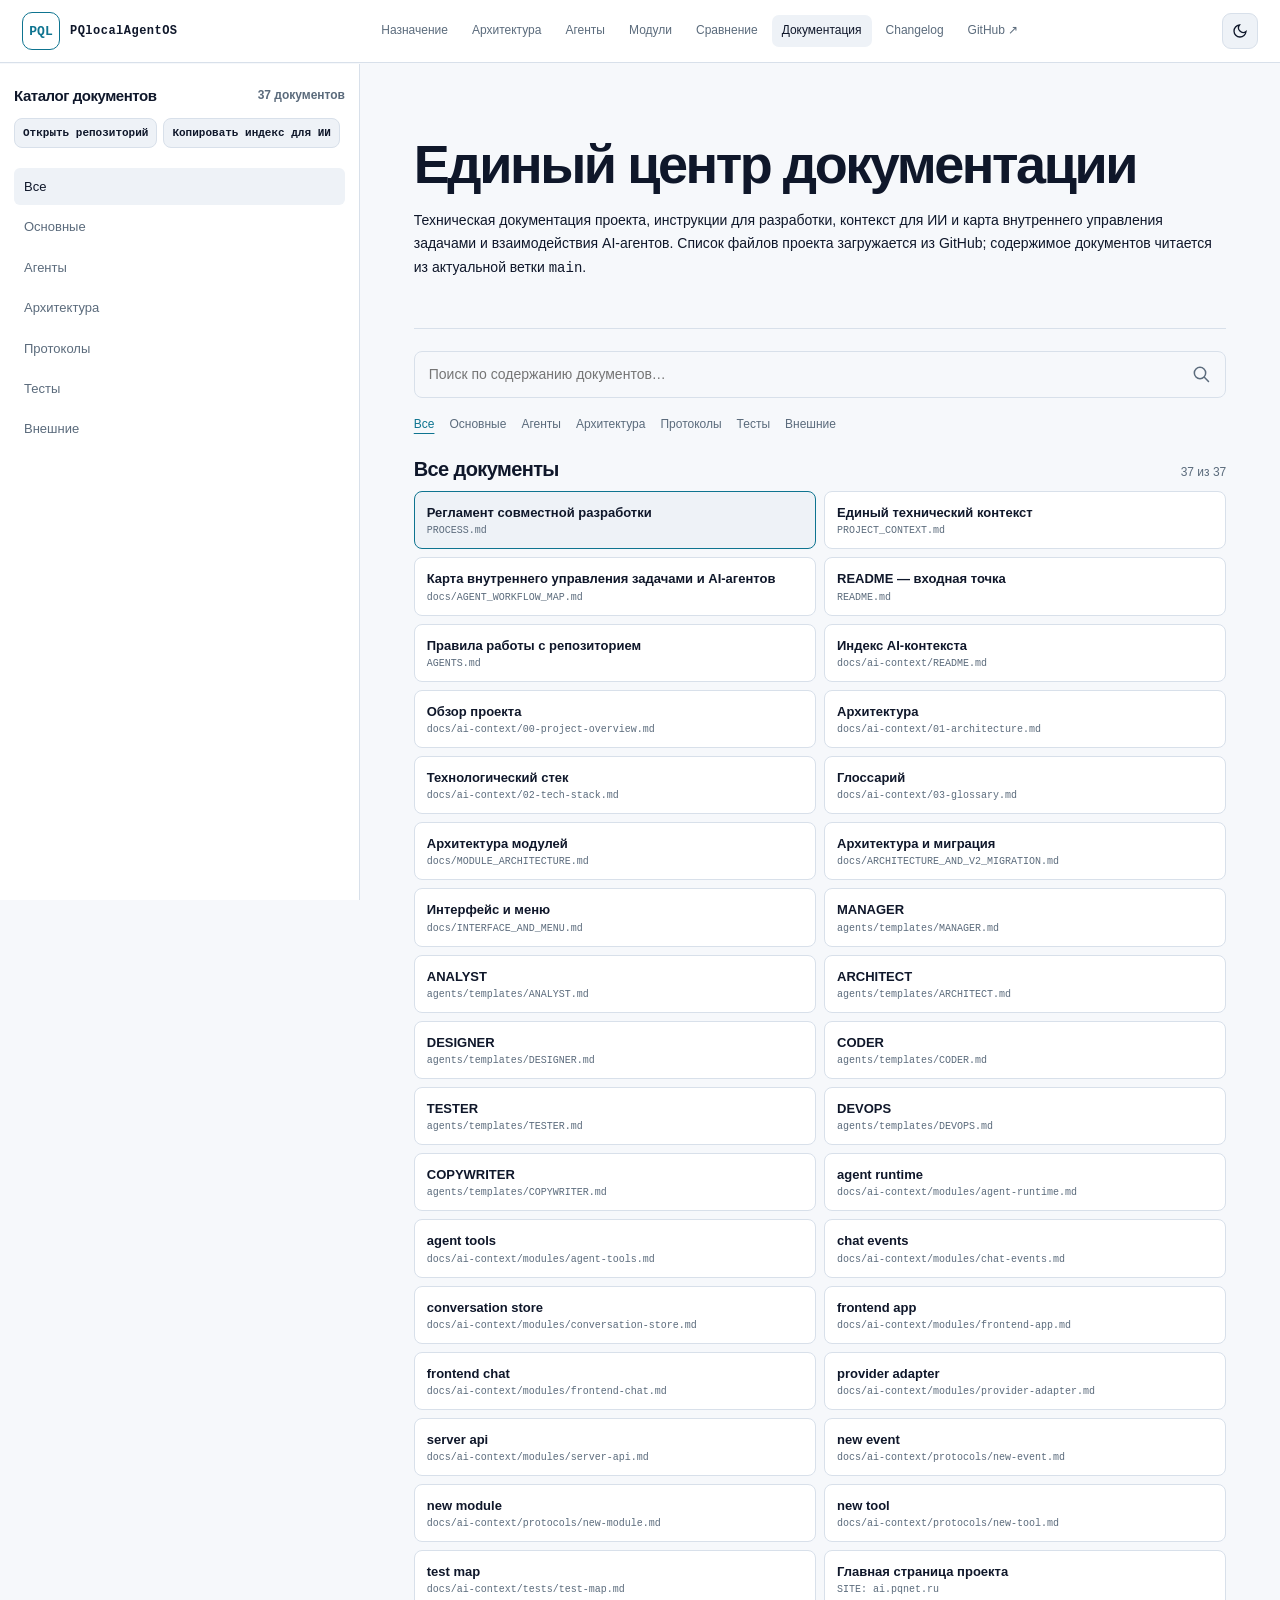
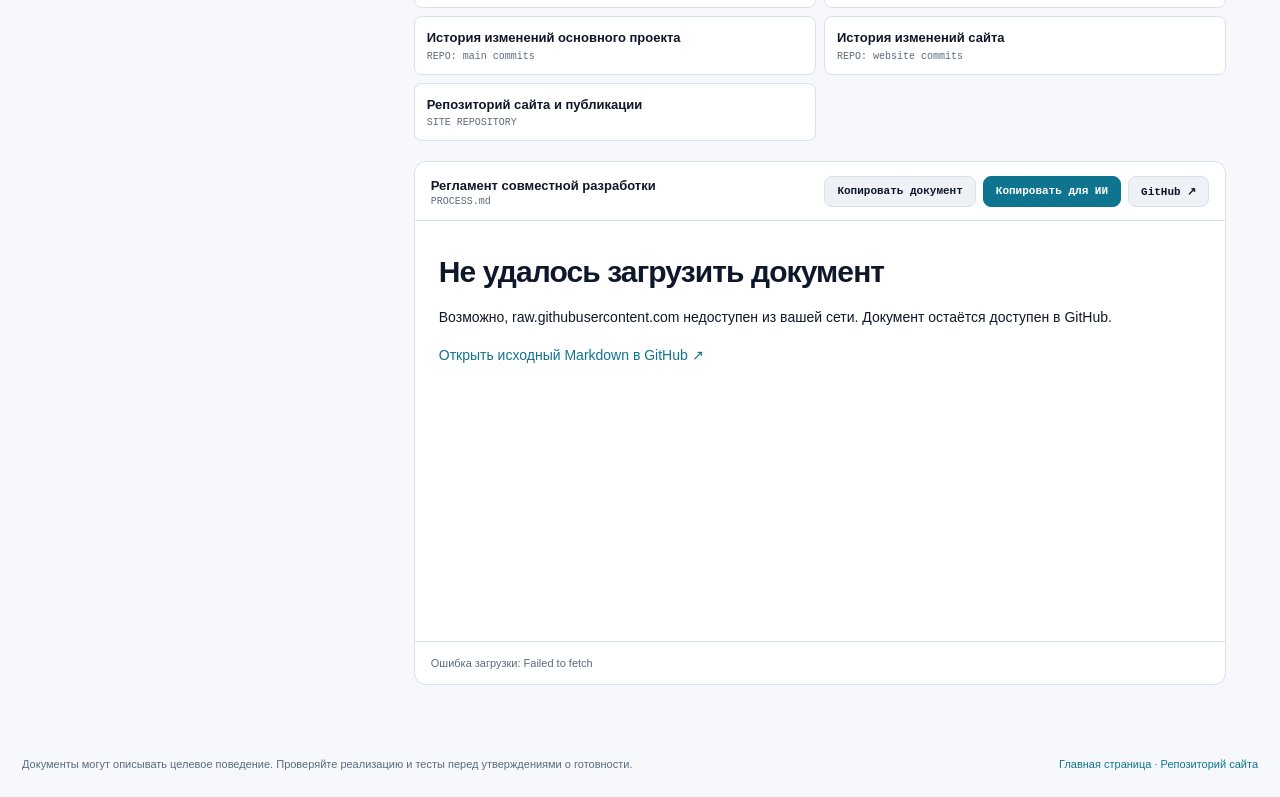
==== commit 16297552: "Remove documentation header micro-label" ====
--- a/docontext/index.html
+++ b/docontext/index.html
@@ -21,7 +21,7 @@
   <div class="header-inner">
     <a class="brand" href="/" aria-label="PQlocalAgentOS — главная">
       <span class="logo">PQL</span>
-      <span><b>PQlocalAgentOS</b><small>DOCUMENTATION CENTER</small></span>
+      <span><b>PQlocalAgentOS</b></span>
     </a>
     <nav class="header-nav" aria-label="Основная навигация">
       <a href="/#mission">Назначение</a>
